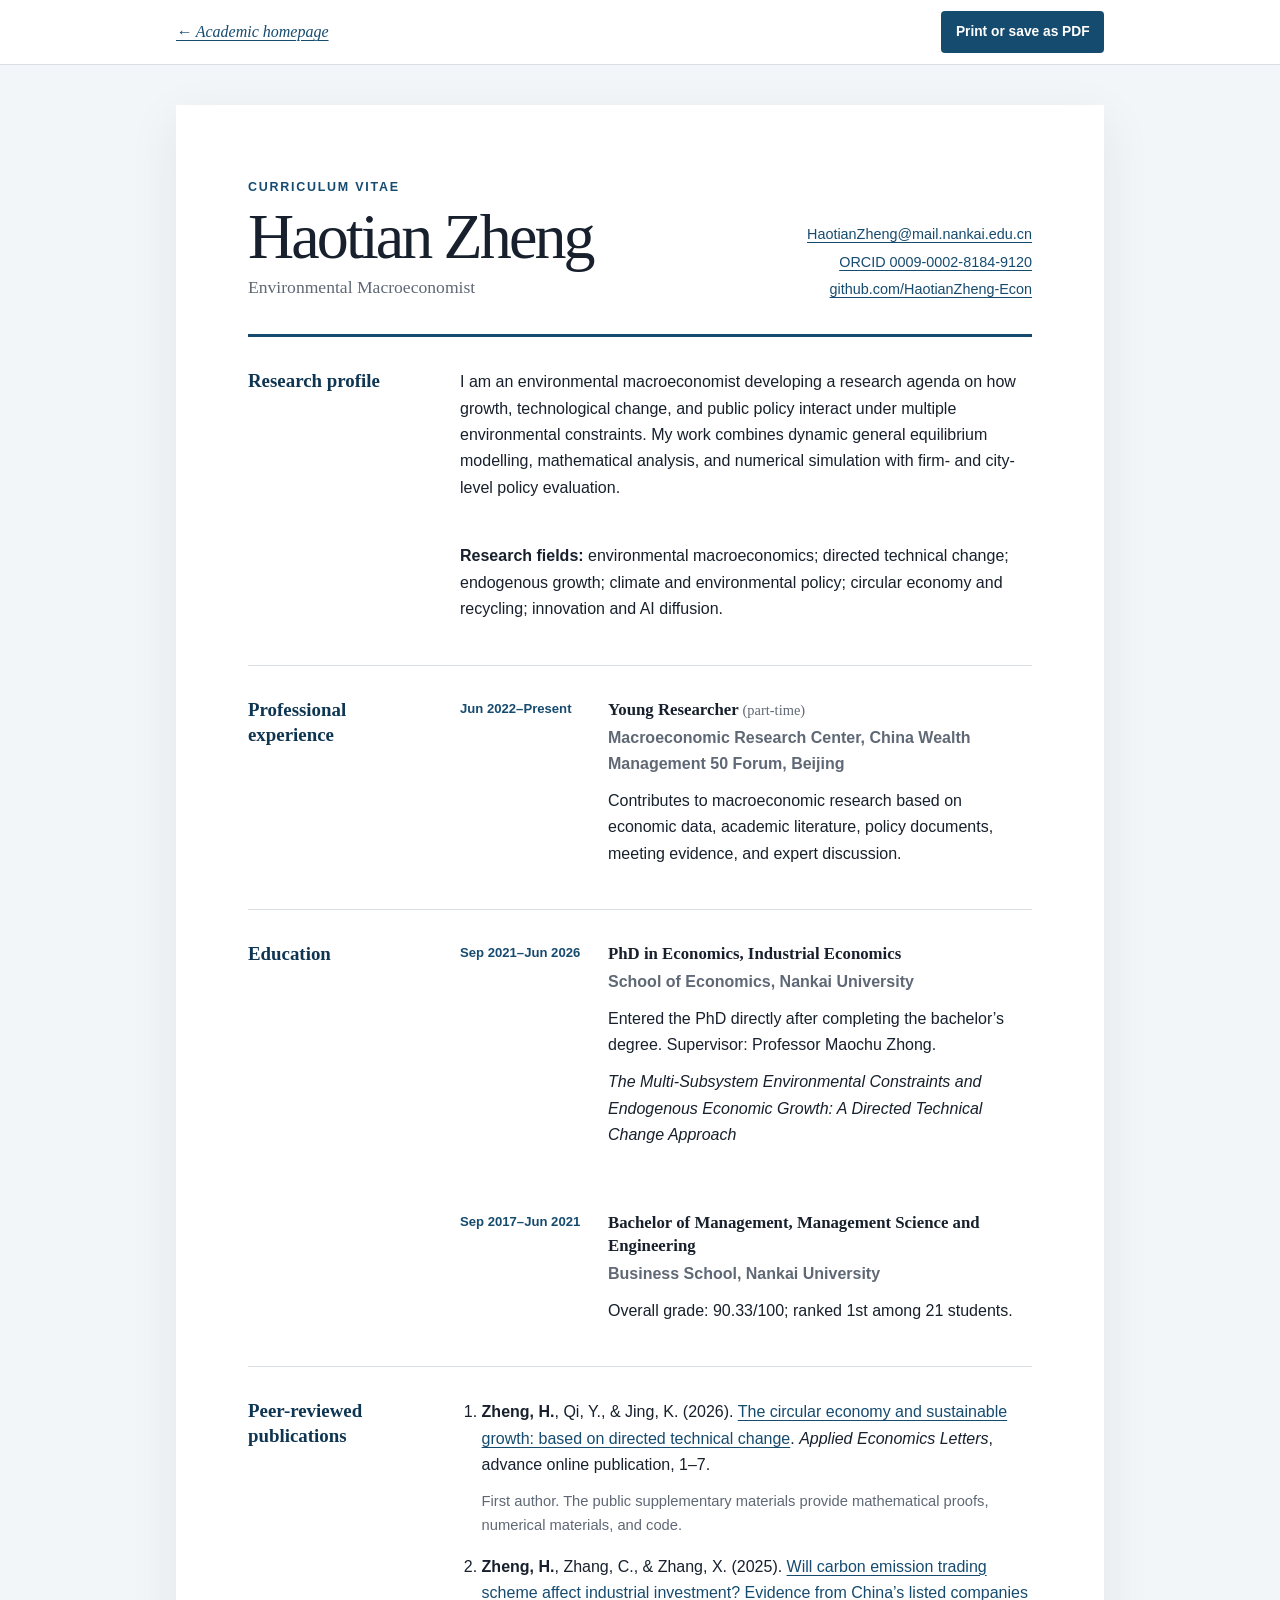
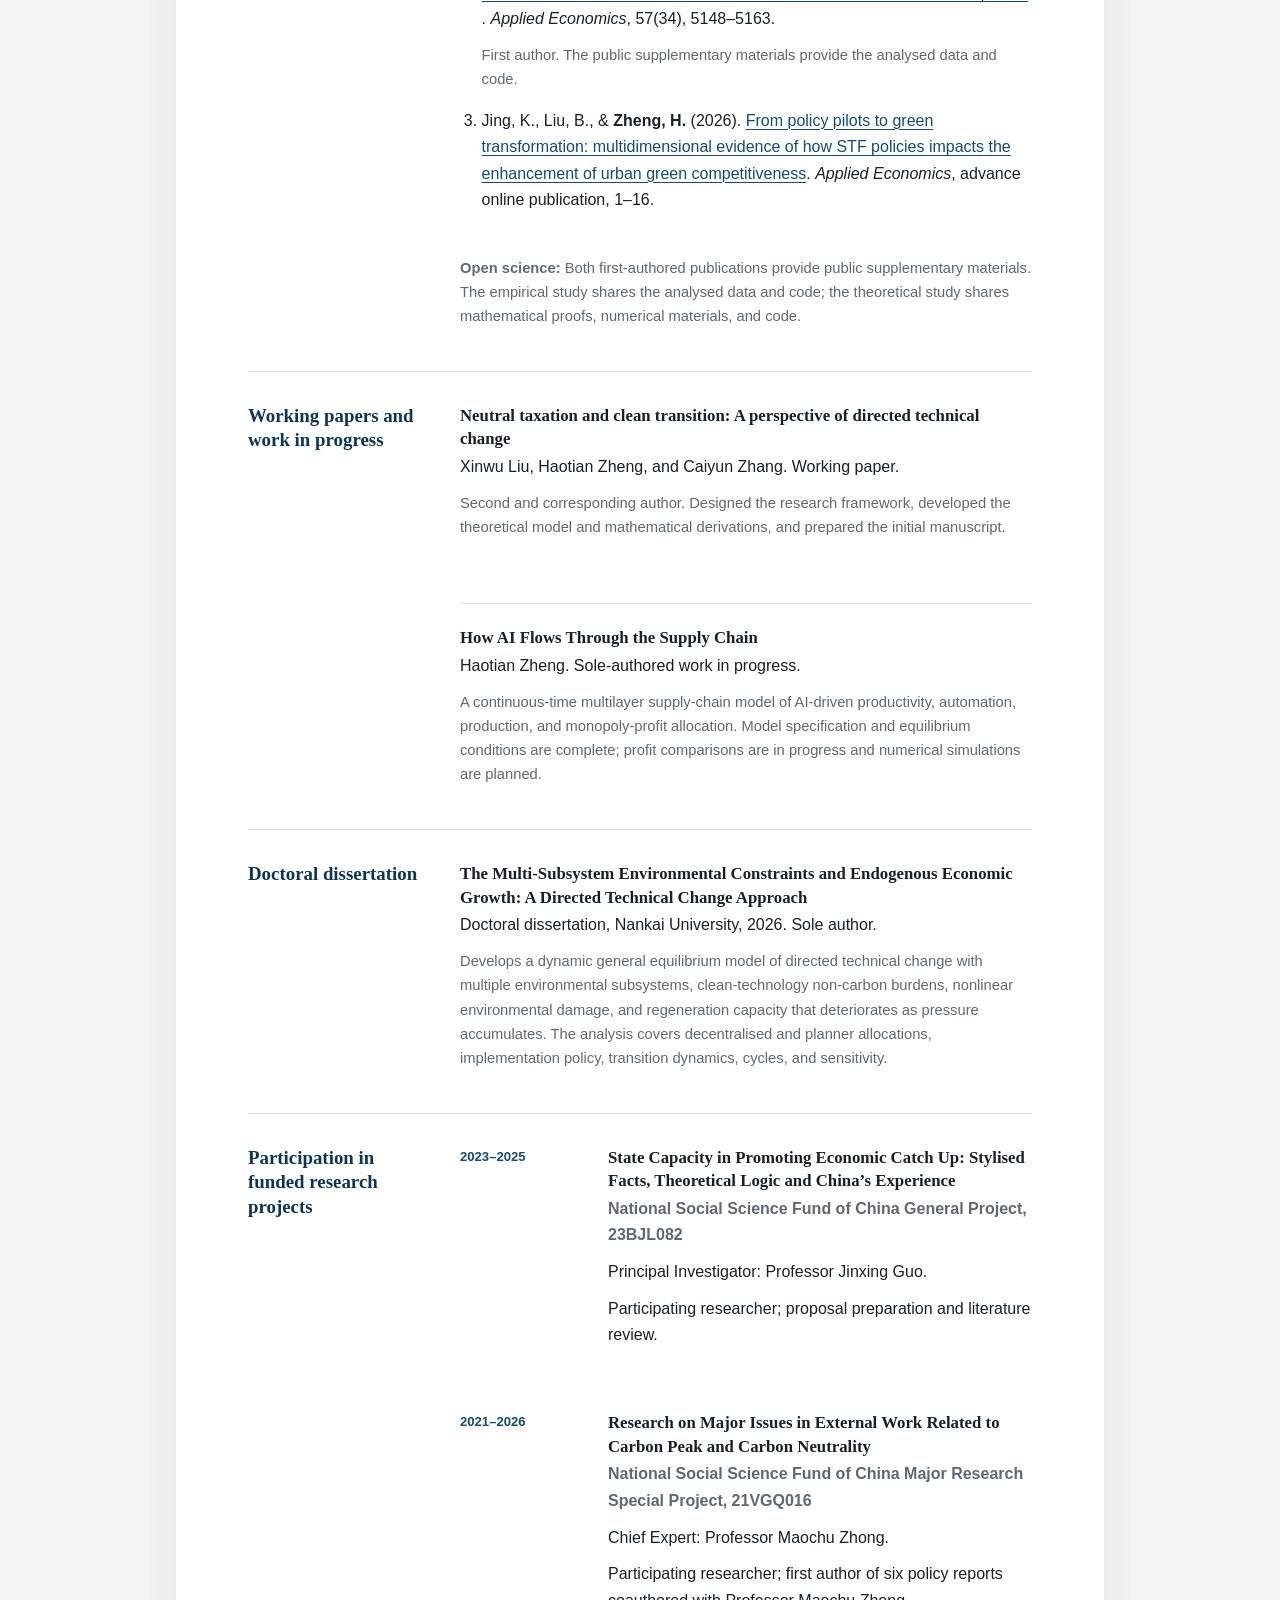
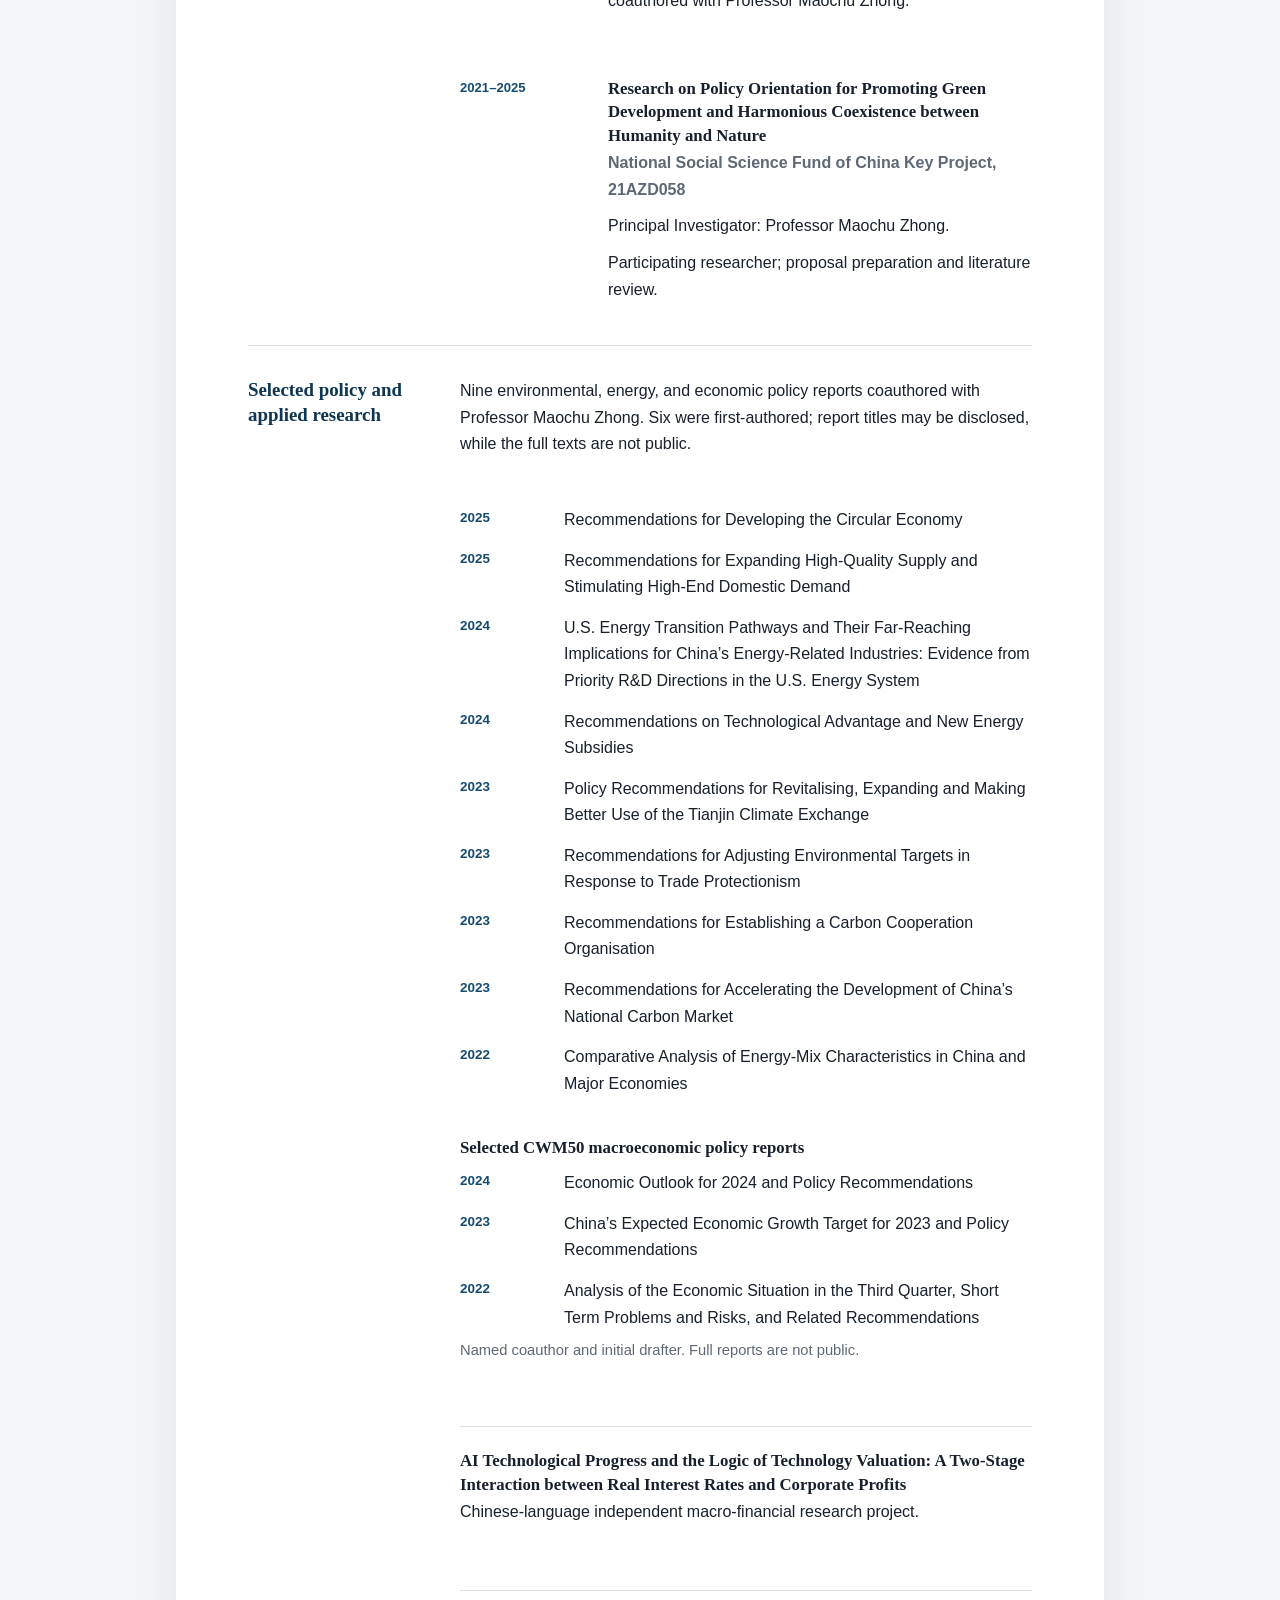
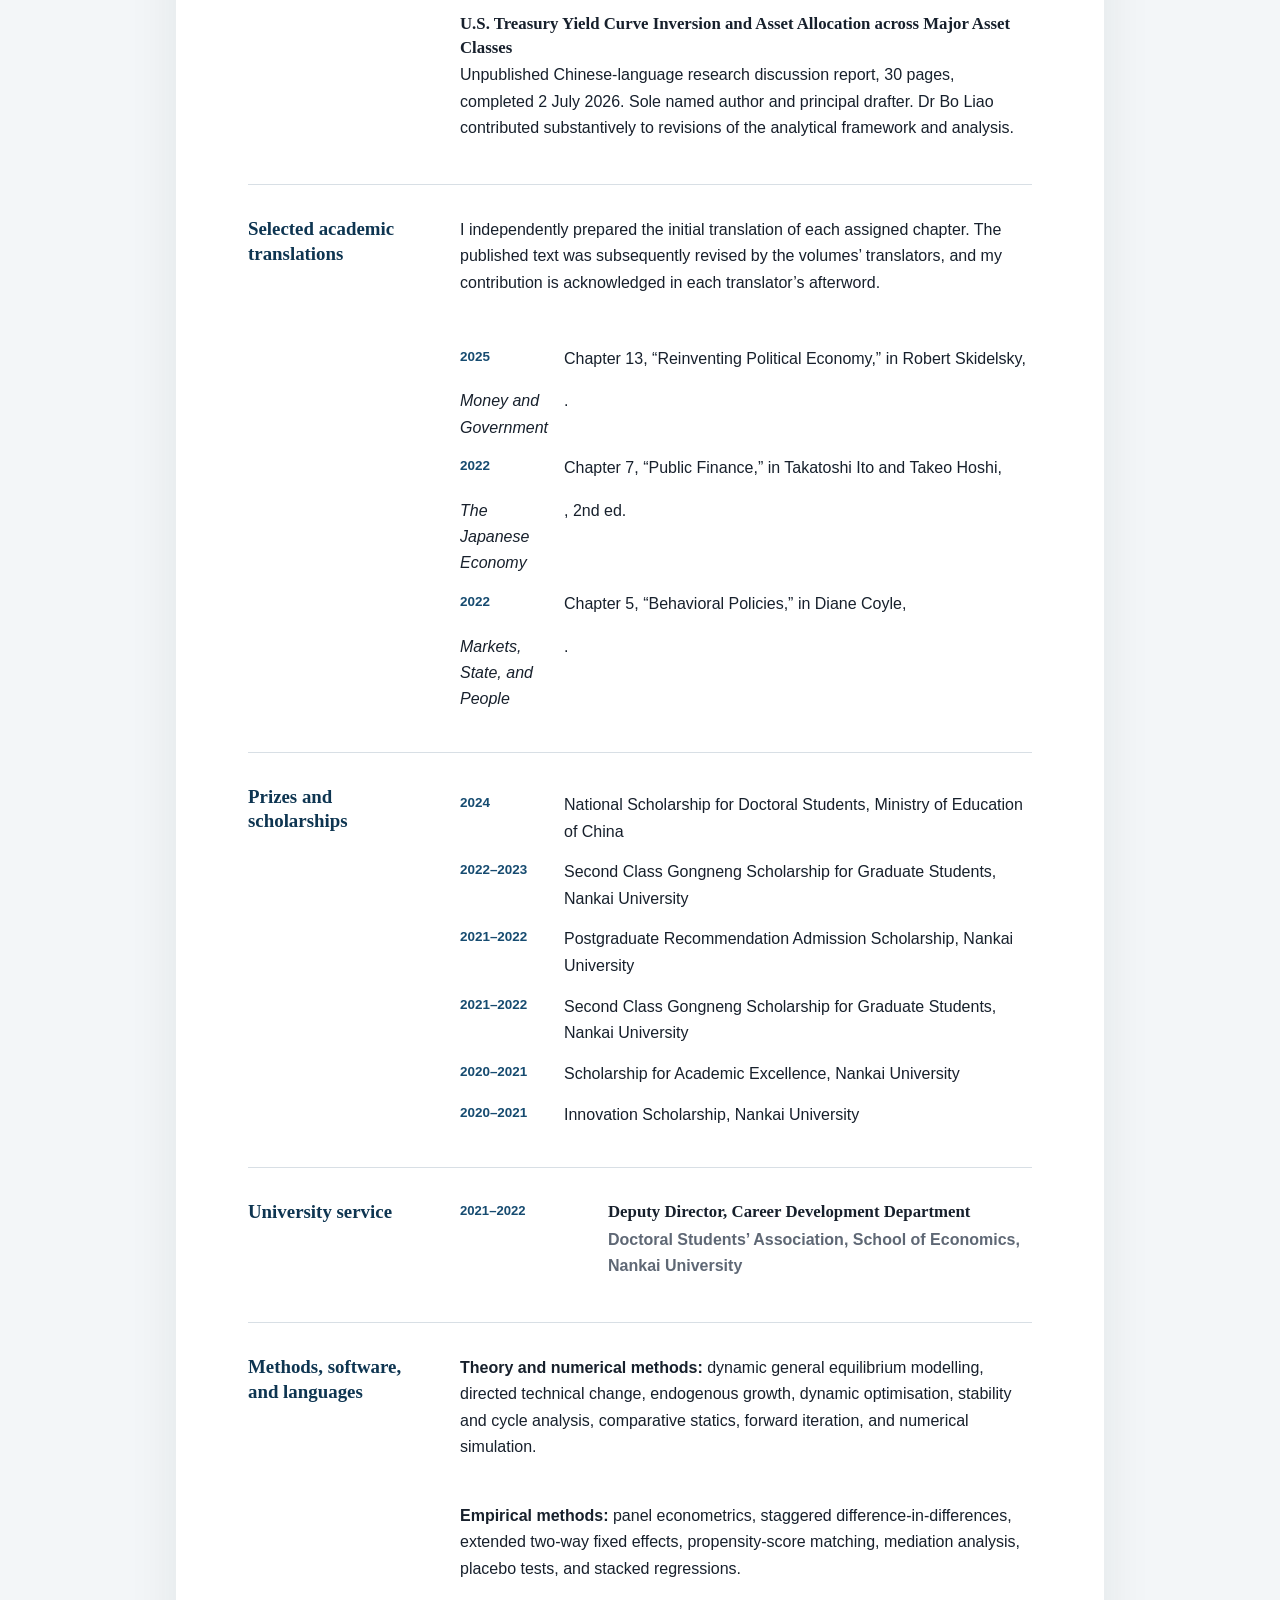
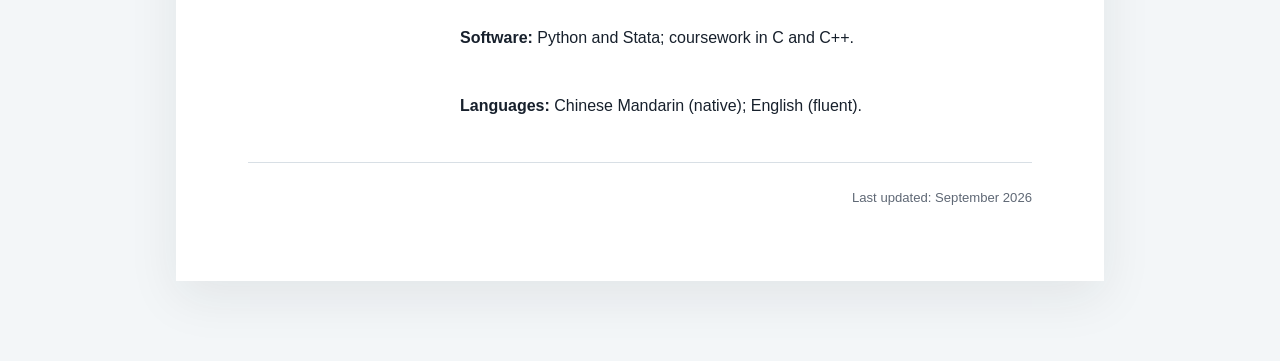
==== cv.html @ 975ca32a "Publish academic homepage Add the academic homepage, printable CV, styles, metadata, and documentati" ====
<!doctype html>
<html lang="en">
<head>
  <meta charset="utf-8">
  <meta name="viewport" content="width=device-width, initial-scale=1">
  <meta name="description" content="Curriculum vitae of Haotian Zheng, environmental macroeconomist.">
  <meta name="robots" content="index, follow">
  <link rel="canonical" href="https://haotianzheng-econ.github.io/cv.html">
  <title>CV | Haotian Zheng</title>
  <link rel="icon" href="./favicon.svg" type="image/svg+xml">
  <link rel="stylesheet" href="./styles.css">
</head>

<body class="cv-page">
  <a class="skip-link" href="#cv-content">Skip to CV</a>

  <header class="cv-toolbar">
    <div class="cv-toolbar-inner">
      <a href="./index.html">← Academic homepage</a>
      <button class="print-button" type="button" onclick="window.print()">Print or save as PDF</button>
    </div>
  </header>

  <main id="cv-content" class="cv-shell" tabindex="-1">
    <header class="cv-title">
      <div>
        <p class="eyebrow">Curriculum Vitae</p>
        <h1>Haotian Zheng</h1>
        <p class="cv-role">Environmental Macroeconomist</p>
      </div>
      <address class="cv-contact">
        <a href="mailto:HaotianZheng@mail.nankai.edu.cn">HaotianZheng@mail.nankai.edu.cn</a>
        <a href="https://orcid.org/0009-0002-8184-9120" target="_blank" rel="noopener noreferrer">ORCID 0009-0002-8184-9120<span class="visually-hidden"> (opens in a new tab)</span></a>
        <a href="https://github.com/HaotianZheng-Econ" target="_blank" rel="noopener noreferrer">github.com/HaotianZheng-Econ<span class="visually-hidden"> (opens in a new tab)</span></a>
      </address>
    </header>

    <section class="cv-section" aria-labelledby="cv-profile">
      <h2 id="cv-profile">Research profile</h2>
      <p>I am an environmental macroeconomist developing a research agenda on how growth, technological change, and public policy interact under multiple environmental constraints. My work combines dynamic general equilibrium modelling, mathematical analysis, and numerical simulation with firm- and city-level policy evaluation.</p>
      <p><strong>Research fields:</strong> environmental macroeconomics; directed technical change; endogenous growth; climate and environmental policy; circular economy and recycling; innovation and AI diffusion.</p>
    </section>

    <section class="cv-section" aria-labelledby="cv-position">
      <h2 id="cv-position">Professional experience</h2>
      <div class="cv-entry">
        <p class="cv-date">Jun 2022–Present</p>
        <div>
          <h3>Young Researcher <span class="muted">(part-time)</span></h3>
          <p class="institution">Macroeconomic Research Center, China Wealth Management 50 Forum, Beijing</p>
          <p>Contributes to macroeconomic research based on economic data, academic literature, policy documents, meeting evidence, and expert discussion.</p>
        </div>
      </div>
    </section>

    <section class="cv-section" aria-labelledby="cv-education">
      <h2 id="cv-education">Education</h2>
      <div class="cv-entry">
        <p class="cv-date">Sep 2021–Jun 2026</p>
        <div>
          <h3>PhD in Economics, Industrial Economics</h3>
          <p class="institution">School of Economics, Nankai University</p>
          <p>Entered the PhD directly after completing the bachelor’s degree. Supervisor: Professor Maochu Zhong.</p>
          <p><em>The Multi-Subsystem Environmental Constraints and Endogenous Economic Growth: A Directed Technical Change Approach</em></p>
        </div>
      </div>
      <div class="cv-entry">
        <p class="cv-date">Sep 2017–Jun 2021</p>
        <div>
          <h3>Bachelor of Management, Management Science and Engineering</h3>
          <p class="institution">Business School, Nankai University</p>
          <p>Overall grade: 90.33/100; ranked 1st among 21 students.</p>
        </div>
      </div>
    </section>

    <section class="cv-section" aria-labelledby="cv-publications">
      <h2 id="cv-publications">Peer-reviewed publications</h2>
      <ol class="cv-publication-list">
        <li>
          <p><strong>Zheng, H.</strong>, Qi, Y., &amp; Jing, K. (2026). <a href="https://doi.org/10.1080/13504851.2026.2613082" target="_blank" rel="noopener noreferrer">The circular economy and sustainable growth: based on directed technical change<span class="visually-hidden"> (opens in a new tab)</span></a>. <em>Applied Economics Letters</em>, advance online publication, 1–7.</p>
          <p class="cv-detail">First author. The public supplementary materials provide mathematical proofs, numerical materials, and code.</p>
        </li>
        <li>
          <p><strong>Zheng, H.</strong>, Zhang, C., &amp; Zhang, X. (2025). <a href="https://doi.org/10.1080/00036846.2024.2364119" target="_blank" rel="noopener noreferrer">Will carbon emission trading scheme affect industrial investment? Evidence from China’s listed companies<span class="visually-hidden"> (opens in a new tab)</span></a>. <em>Applied Economics</em>, 57(34), 5148–5163.</p>
          <p class="cv-detail">First author. The public supplementary materials provide the analysed data and code.</p>
        </li>
        <li>
          <p>Jing, K., Liu, B., &amp; <strong>Zheng, H.</strong> (2026). <a href="https://doi.org/10.1080/00036846.2026.2685877" target="_blank" rel="noopener noreferrer">From policy pilots to green transformation: multidimensional evidence of how STF policies impacts the enhancement of urban green competitiveness<span class="visually-hidden"> (opens in a new tab)</span></a>. <em>Applied Economics</em>, advance online publication, 1–16.</p>
        </li>
      </ol>
      <p class="cv-detail"><strong>Open science:</strong> Both first-authored publications provide public supplementary materials. The empirical study shares the analysed data and code; the theoretical study shares mathematical proofs, numerical materials, and code.</p>
    </section>

    <section class="cv-section" aria-labelledby="cv-working">
      <h2 id="cv-working">Working papers and work in progress</h2>
      <div class="cv-paper">
        <h3>Neutral taxation and clean transition: A perspective of directed technical change</h3>
        <p>Xinwu Liu, Haotian Zheng, and Caiyun Zhang. Working paper.</p>
        <p class="cv-detail">Second and corresponding author. Designed the research framework, developed the theoretical model and mathematical derivations, and prepared the initial manuscript.</p>
      </div>
      <div class="cv-paper">
        <h3>How AI Flows Through the Supply Chain</h3>
        <p>Haotian Zheng. Sole-authored work in progress.</p>
        <p class="cv-detail">A continuous-time multilayer supply-chain model of AI-driven productivity, automation, production, and monopoly-profit allocation. Model specification and equilibrium conditions are complete; profit comparisons are in progress and numerical simulations are planned.</p>
      </div>
    </section>

    <section class="cv-section" aria-labelledby="cv-dissertation">
      <h2 id="cv-dissertation">Doctoral dissertation</h2>
      <div class="cv-paper">
        <h3>The Multi-Subsystem Environmental Constraints and Endogenous Economic Growth: A Directed Technical Change Approach</h3>
        <p>Doctoral dissertation, Nankai University, 2026. Sole author.</p>
        <p class="cv-detail">Develops a dynamic general equilibrium model of directed technical change with multiple environmental subsystems, clean-technology non-carbon burdens, nonlinear environmental damage, and regeneration capacity that deteriorates as pressure accumulates. The analysis covers decentralised and planner allocations, implementation policy, transition dynamics, cycles, and sensitivity.</p>
      </div>
    </section>

    <section class="cv-section" aria-labelledby="cv-projects">
      <h2 id="cv-projects">Participation in funded research projects</h2>
      <div class="cv-entry">
        <p class="cv-date">2023–2025</p>
        <div>
          <h3>State Capacity in Promoting Economic Catch Up: Stylised Facts, Theoretical Logic and China’s Experience</h3>
          <p class="institution">National Social Science Fund of China General Project, 23BJL082</p>
          <p>Principal Investigator: Professor Jinxing Guo.</p>
          <p>Participating researcher; proposal preparation and literature review.</p>
        </div>
      </div>
      <div class="cv-entry">
        <p class="cv-date">2021–2026</p>
        <div>
          <h3>Research on Major Issues in External Work Related to Carbon Peak and Carbon Neutrality</h3>
          <p class="institution">National Social Science Fund of China Major Research Special Project, 21VGQ016</p>
          <p>Chief Expert: Professor Maochu Zhong.</p>
          <p>Participating researcher; first author of six policy reports coauthored with Professor Maochu Zhong.</p>
        </div>
      </div>
      <div class="cv-entry">
        <p class="cv-date">2021–2025</p>
        <div>
          <h3>Research on Policy Orientation for Promoting Green Development and Harmonious Coexistence between Humanity and Nature</h3>
          <p class="institution">National Social Science Fund of China Key Project, 21AZD058</p>
          <p>Principal Investigator: Professor Maochu Zhong.</p>
          <p>Participating researcher; proposal preparation and literature review.</p>
        </div>
      </div>
    </section>

    <section class="cv-section" aria-labelledby="cv-policy">
      <h2 id="cv-policy">Selected policy and applied research</h2>
      <p>Nine environmental, energy, and economic policy reports coauthored with Professor Maochu Zhong. Six were first-authored; report titles may be disclosed, while the full texts are not public.</p>
      <ul class="cv-simple-list">
        <li><span>2025</span> Recommendations for Developing the Circular Economy</li>
        <li><span>2025</span> Recommendations for Expanding High-Quality Supply and Stimulating High-End Domestic Demand</li>
        <li><span>2024</span> U.S. Energy Transition Pathways and Their Far-Reaching Implications for China’s Energy-Related Industries: Evidence from Priority R&amp;D Directions in the U.S. Energy System</li>
        <li><span>2024</span> Recommendations on Technological Advantage and New Energy Subsidies</li>
        <li><span>2023</span> Policy Recommendations for Revitalising, Expanding and Making Better Use of the Tianjin Climate Exchange</li>
        <li><span>2023</span> Recommendations for Adjusting Environmental Targets in Response to Trade Protectionism</li>
        <li><span>2023</span> Recommendations for Establishing a Carbon Cooperation Organisation</li>
        <li><span>2023</span> Recommendations for Accelerating the Development of China’s National Carbon Market</li>
        <li><span>2022</span> Comparative Analysis of Energy-Mix Characteristics in China and Major Economies</li>
      </ul>
      <div class="cv-paper">
        <h3>Selected CWM50 macroeconomic policy reports</h3>
        <ul class="cv-simple-list">
          <li><span>2024</span> Economic Outlook for 2024 and Policy Recommendations</li>
          <li><span>2023</span> China’s Expected Economic Growth Target for 2023 and Policy Recommendations</li>
          <li><span>2022</span> Analysis of the Economic Situation in the Third Quarter, Short Term Problems and Risks, and Related Recommendations</li>
        </ul>
        <p class="cv-detail">Named coauthor and initial drafter. Full reports are not public.</p>
      </div>
      <div class="cv-paper">
        <h3>AI Technological Progress and the Logic of Technology Valuation: A Two-Stage Interaction between Real Interest Rates and Corporate Profits</h3>
        <p>Chinese-language independent macro-financial research project.</p>
      </div>
      <div class="cv-paper">
        <h3>U.S. Treasury Yield Curve Inversion and Asset Allocation across Major Asset Classes</h3>
        <p>Unpublished Chinese-language research discussion report, 30 pages, completed 2 July 2026. Sole named author and principal drafter. Dr Bo Liao contributed substantively to revisions of the analytical framework and analysis.</p>
      </div>
    </section>

    <section class="cv-section" aria-labelledby="cv-translations">
      <h2 id="cv-translations">Selected academic translations</h2>
      <p>I independently prepared the initial translation of each assigned chapter. The published text was subsequently revised by the volumes’ translators, and my contribution is acknowledged in each translator’s afterword.</p>
      <ul class="cv-simple-list">
        <li><span>2025</span> Chapter 13, “Reinventing Political Economy,” in Robert Skidelsky, <em>Money and Government</em>.</li>
        <li><span>2022</span> Chapter 7, “Public Finance,” in Takatoshi Ito and Takeo Hoshi, <em>The Japanese Economy</em>, 2nd ed.</li>
        <li><span>2022</span> Chapter 5, “Behavioral Policies,” in Diane Coyle, <em>Markets, State, and People</em>.</li>
      </ul>
    </section>

    <section class="cv-section" aria-labelledby="cv-awards">
      <h2 id="cv-awards">Prizes and scholarships</h2>
      <ul class="cv-simple-list">
        <li><span>2024</span> National Scholarship for Doctoral Students, Ministry of Education of China</li>
        <li><span>2022–2023</span> Second Class Gongneng Scholarship for Graduate Students, Nankai University</li>
        <li><span>2021–2022</span> Postgraduate Recommendation Admission Scholarship, Nankai University</li>
        <li><span>2021–2022</span> Second Class Gongneng Scholarship for Graduate Students, Nankai University</li>
        <li><span>2020–2021</span> Scholarship for Academic Excellence, Nankai University</li>
        <li><span>2020–2021</span> Innovation Scholarship, Nankai University</li>
      </ul>
    </section>

    <section class="cv-section" aria-labelledby="cv-service">
      <h2 id="cv-service">University service</h2>
      <div class="cv-entry">
        <p class="cv-date">2021–2022</p>
        <div>
          <h3>Deputy Director, Career Development Department</h3>
          <p class="institution">Doctoral Students’ Association, School of Economics, Nankai University</p>
        </div>
      </div>
    </section>

    <section class="cv-section" aria-labelledby="cv-methods">
      <h2 id="cv-methods">Methods, software, and languages</h2>
      <p><strong>Theory and numerical methods:</strong> dynamic general equilibrium modelling, directed technical change, endogenous growth, dynamic optimisation, stability and cycle analysis, comparative statics, forward iteration, and numerical simulation.</p>
      <p><strong>Empirical methods:</strong> panel econometrics, staggered difference-in-differences, extended two-way fixed effects, propensity-score matching, mediation analysis, placebo tests, and stacked regressions.</p>
      <p><strong>Software:</strong> Python and Stata; coursework in C and C++.</p>
      <p><strong>Languages:</strong> Chinese Mandarin (native); English (fluent).</p>
    </section>

    <p class="cv-updated">Last updated: September 2026</p>
  </main>
</body>
</html>
---- styles.css ----
:root {
  --ink: #17202c;
  --muted: #5f6875;
  --paper: #ffffff;
  --soft: #f3f6f8;
  --line: #d8dfe5;
  --accent: #164b70;
  --accent-dark: #0e3551;
  --accent-pale: #dceaf2;
  --serif: Georgia, "Times New Roman", serif;
  --sans: Optima, Candara, "Segoe UI", Calibri, Arial, sans-serif;
  --page: 66rem;
}

* {
  box-sizing: border-box;
}

html {
  scroll-behavior: smooth;
  scroll-padding-top: 5.5rem;
}

body {
  margin: 0;
  color: var(--ink);
  background: var(--paper);
  font-family: var(--sans);
  font-size: 1rem;
  line-height: 1.65;
  text-rendering: optimizeLegibility;
}

a {
  color: var(--accent);
  text-decoration-thickness: 0.08em;
  text-underline-offset: 0.18em;
}

a:hover,
a:focus-visible {
  color: var(--accent-dark);
}

a:focus-visible,
button:focus-visible {
  outline: 3px solid var(--accent);
  outline-offset: 4px;
}

.visually-hidden {
  position: absolute !important;
  width: 1px !important;
  height: 1px !important;
  padding: 0 !important;
  margin: -1px !important;
  overflow: hidden !important;
  clip: rect(0, 0, 0, 0) !important;
  white-space: nowrap !important;
  border: 0 !important;
}

.skip-link {
  position: fixed;
  top: 0.75rem;
  left: 0.75rem;
  z-index: 100;
  transform: translateY(-180%);
  padding: 0.65rem 0.9rem;
  color: #fff;
  background: var(--accent-dark);
  border-radius: 0.25rem;
}

.skip-link:focus {
  transform: translateY(0);
}

.site-header {
  position: sticky;
  top: 0;
  z-index: 20;
  border-bottom: 1px solid rgba(216, 223, 229, 0.9);
  background: rgba(255, 255, 255, 0.96);
  backdrop-filter: blur(10px);
}

.nav-shell,
.page-shell,
.footer-inner {
  width: min(calc(100% - 2.5rem), var(--page));
  margin-inline: auto;
}

.nav-shell {
  display: flex;
  align-items: center;
  justify-content: space-between;
  min-height: 4.25rem;
  gap: 2rem;
}

.wordmark {
  display: grid;
  place-items: center;
  width: 2.35rem;
  height: 2.35rem;
  color: #fff;
  background: var(--accent);
  border-radius: 50%;
  font-family: var(--serif);
  font-size: 0.82rem;
  font-weight: 700;
  letter-spacing: 0.08em;
  text-decoration: none;
}

.nav-links {
  display: flex;
  align-items: center;
  justify-content: flex-end;
  flex-wrap: wrap;
  gap: 0.35rem 1.45rem;
}

.nav-links a {
  color: var(--ink);
  font-family: var(--serif);
  font-size: 1rem;
  font-style: italic;
  text-decoration: none;
}

.nav-links a:hover,
.nav-links a:focus-visible {
  color: var(--accent);
}

.profile {
  display: grid;
  grid-template-columns: minmax(15rem, 18rem) minmax(0, 1fr);
  align-items: center;
  gap: clamp(2rem, 6vw, 4.75rem);
  padding: clamp(3.5rem, 8vw, 6.5rem) 0 clamp(3.75rem, 8vw, 6.25rem);
}

.portrait-card {
  position: relative;
  display: flex;
  min-height: 22rem;
  flex-direction: column;
  justify-content: space-between;
  overflow: hidden;
  padding: 2rem;
  color: #fff;
  background:
    linear-gradient(155deg, rgba(255, 255, 255, 0.13) 0 1px, transparent 1px 100%),
    linear-gradient(145deg, var(--accent) 0%, #123d5d 54%, #0c2e47 100%);
  background-size: 2.6rem 2.6rem, auto;
  border-radius: 0.75rem;
  box-shadow: 0 1.25rem 3rem rgba(18, 61, 93, 0.16);
}

.portrait-card::after {
  content: "";
  position: absolute;
  right: -4rem;
  bottom: -4rem;
  width: 13rem;
  height: 13rem;
  border: 1px solid rgba(255, 255, 255, 0.24);
  border-radius: 50%;
}

.profile-photo {
  align-self: stretch;
  min-height: 22rem;
  margin: 0;
  overflow: hidden;
  background: var(--soft);
  border-radius: 0.75rem;
  box-shadow: 0 1.25rem 3rem rgba(18, 61, 93, 0.16);
}

.profile-photo img {
  display: block;
  width: 100%;
  height: 100%;
  object-fit: cover;
}

.portrait-initials {
  position: relative;
  z-index: 1;
  font-family: var(--serif);
  font-size: clamp(4.5rem, 9vw, 6.6rem);
  line-height: 0.9;
  letter-spacing: -0.07em;
}

.portrait-field {
  position: relative;
  z-index: 1;
  font-size: 0.82rem;
  font-weight: 650;
  letter-spacing: 0.16em;
  line-height: 1.45;
  text-transform: uppercase;
}

.eyebrow {
  margin: 0 0 0.5rem;
  color: var(--accent);
  font-size: 0.78rem;
  font-weight: 700;
  letter-spacing: 0.14em;
  text-transform: uppercase;
}

h1,
h2,
h3,
h4,
p {
  margin-top: 0;
}

h1 {
  margin-bottom: 0.75rem;
  font-family: var(--serif);
  font-size: clamp(2.7rem, 6vw, 4.75rem);
  font-weight: 500;
  letter-spacing: -0.045em;
  line-height: 0.98;
}

.contact-line {
  display: flex;
  flex-wrap: wrap;
  gap: 0.3rem 0.65rem;
  margin-bottom: 1.65rem;
  color: var(--muted);
  font-size: 0.96rem;
}

.affiliation {
  margin: -0.15rem 0 0.65rem;
  color: var(--muted);
  font-size: 0.96rem;
}

.affiliation span {
  font-size: 0.88em;
}

.intro {
  max-width: 44rem;
  padding-top: 1.35rem;
  border-top: 1px solid var(--line);
  font-family: var(--serif);
  font-size: 1.08rem;
  line-height: 1.68;
}

.intro p:last-child {
  margin-bottom: 0;
}

.research-fields {
  display: flex;
  flex-wrap: wrap;
  gap: 0.55rem;
  margin: 1.5rem 0 0;
  padding: 0;
  list-style: none;
}

.research-fields li {
  padding: 0.38rem 0.7rem;
  color: var(--accent-dark);
  background: var(--soft);
  border: 1px solid var(--accent-pale);
  border-radius: 999px;
  font-size: 0.78rem;
  font-weight: 650;
  letter-spacing: 0.025em;
}

.section-block {
  padding: clamp(3.5rem, 7vw, 5.5rem) 0;
  border-top: 1px solid var(--line);
}

.section-heading {
  display: grid;
  grid-template-columns: 3rem minmax(0, 1fr);
  align-items: baseline;
  gap: 1.1rem;
  margin-bottom: 2.75rem;
}

.section-number {
  margin: 0;
  color: var(--accent);
  font-family: var(--serif);
  font-size: 0.88rem;
  font-style: italic;
}

.section-heading h2 {
  margin: 0;
  font-family: var(--serif);
  font-size: clamp(2rem, 4vw, 3.15rem);
  font-weight: 500;
  letter-spacing: -0.035em;
  line-height: 1.05;
}

.research-group {
  margin-left: 4.1rem;
}

.research-group + .research-group {
  margin-top: 3.25rem;
}

.research-group > h3 {
  margin-bottom: 0.65rem;
  color: var(--muted);
  font-size: 0.77rem;
  font-weight: 750;
  letter-spacing: 0.13em;
  text-transform: uppercase;
}

.research-item {
  padding: 1.5rem 0 1.65rem;
  border-top: 1px solid var(--line);
}

.research-item h4 {
  max-width: 50rem;
  margin: 0.65rem 0 0.45rem;
  font-family: var(--serif);
  font-size: clamp(1.18rem, 2.2vw, 1.42rem);
  font-weight: 600;
  line-height: 1.35;
}

.research-item h4 a {
  color: var(--ink);
  text-decoration-color: #9bb7c8;
}

.research-item h4 a:hover,
.research-item h4 a:focus-visible {
  color: var(--accent);
}

.research-item p {
  margin-bottom: 0.4rem;
}

.research-meta {
  display: flex;
  flex-wrap: wrap;
  gap: 0.35rem 0.65rem;
  color: var(--muted);
  font-size: 0.79rem;
  font-weight: 650;
  letter-spacing: 0.035em;
  text-transform: uppercase;
}

.research-meta span:not(:last-child)::after {
  content: "/";
  margin-left: 0.65rem;
  color: #a1a9b1;
}

.research-note {
  max-width: 48rem;
  color: var(--muted);
}

.timeline {
  margin-left: 4.1rem;
}

.timeline-item {
  display: grid;
  grid-template-columns: minmax(7.5rem, 0.26fr) minmax(0, 1fr);
  gap: 2rem;
  padding: 1.6rem 0;
  border-top: 1px solid var(--line);
}

.timeline-item h3 {
  margin-bottom: 0.15rem;
  font-family: var(--serif);
  font-size: 1.3rem;
  font-weight: 600;
}

.timeline-item p {
  margin-bottom: 0.3rem;
}

.timeline-date {
  color: var(--accent);
  font-size: 0.88rem;
  font-weight: 700;
  letter-spacing: 0.04em;
}

.institution {
  color: var(--muted);
  font-weight: 650;
}

.muted {
  color: var(--muted);
  font-size: 0.86em;
  font-weight: 500;
}

.policy-summary {
  margin: 2.5rem 0 0 4.1rem;
  padding: clamp(1.5rem, 4vw, 2.5rem);
  background: var(--soft);
  border-left: 0.24rem solid var(--accent);
}

.policy-summary > p:not(.eyebrow) {
  max-width: 50rem;
}

.compact-list {
  margin: 1.25rem 0 0;
  padding: 0;
  list-style: none;
}

.compact-list li {
  display: grid;
  grid-template-columns: 3.5rem minmax(0, 1fr);
  gap: 0.65rem;
  padding: 0.7rem 0;
  border-top: 1px solid var(--line);
}

.compact-list span {
  color: var(--accent);
  font-size: 0.86rem;
  font-weight: 700;
}

.award-list {
  margin: 0 0 0 4.1rem;
  padding: 0;
  list-style: none;
}

.award-list li {
  display: grid;
  grid-template-columns: 7rem minmax(0, 1.25fr) minmax(12rem, 1fr);
  gap: 1.25rem;
  padding: 1rem 0;
  border-top: 1px solid var(--line);
}

.award-list span {
  color: var(--accent);
  font-size: 0.88rem;
  font-weight: 700;
}

.award-list small {
  color: var(--muted);
  font-size: 0.9rem;
}

.methods-band {
  display: grid;
  grid-template-columns: minmax(16rem, 0.7fr) minmax(0, 1fr);
  align-items: end;
  gap: 3rem;
  margin-bottom: 5rem;
  padding: clamp(2rem, 5vw, 3.25rem);
  color: #fff;
  background: var(--accent-dark);
  border-radius: 0.6rem;
}

.methods-band .eyebrow {
  color: #9fc6dd;
}

.methods-band h2 {
  margin-bottom: 0;
  font-family: var(--serif);
  font-size: clamp(1.6rem, 3vw, 2.25rem);
  font-weight: 500;
  line-height: 1.15;
}

.methods-band > p {
  margin-bottom: 0;
  color: #d8e5ed;
}

.site-footer {
  color: #dbe5eb;
  background: #0b2638;
}

.footer-inner {
  display: grid;
  grid-template-columns: repeat(3, 1fr);
  gap: 1.5rem;
  padding: 1.75rem 0;
  font-size: 0.83rem;
}

.footer-inner p {
  margin: 0;
}

.footer-inner p:nth-child(2) {
  text-align: center;
}

.footer-inner p:last-child {
  text-align: right;
}

.footer-inner a {
  color: #fff;
}

@media (max-width: 760px) {
  html {
    scroll-padding-top: 7rem;
  }

  .nav-shell {
    align-items: flex-start;
    padding: 0.85rem 0;
  }

  .nav-links {
    max-width: 24rem;
    gap: 0.35rem 1rem;
  }

  .profile {
    grid-template-columns: 1fr;
    gap: 2.25rem;
  }

  .portrait-card,
  .profile-photo {
    width: min(100%, 19rem);
    min-height: 19rem;
  }

  .research-group,
  .timeline,
  .policy-summary,
  .award-list {
    margin-left: 0;
  }

  .timeline-item {
    grid-template-columns: 1fr;
    gap: 0.25rem;
  }

  .award-list li {
    grid-template-columns: 1fr;
    gap: 0.2rem;
  }

  .methods-band {
    grid-template-columns: 1fr;
    gap: 1.25rem;
  }

  .footer-inner {
    grid-template-columns: 1fr;
    gap: 0.25rem;
  }

  .footer-inner p:nth-child(2),
  .footer-inner p:last-child {
    text-align: left;
  }
}

@media (max-width: 480px) {
  .nav-shell,
  .page-shell,
  .footer-inner {
    width: min(calc(100% - 1.5rem), var(--page));
  }

  .nav-shell {
    gap: 1rem;
  }

  .nav-links {
    font-size: 0.95rem;
  }

  .section-heading {
    grid-template-columns: 2.2rem minmax(0, 1fr);
    gap: 0.65rem;
  }

  .research-meta span {
    display: block;
    width: 100%;
  }

  .research-meta span::after {
    content: none !important;
  }
}

@media (prefers-reduced-motion: reduce) {
  html {
    scroll-behavior: auto;
  }
}

@media print {
  .site-header,
  .portrait-card,
  .research-fields,
  .methods-band,
  .site-footer {
    display: none;
  }

  .page-shell {
    width: 100%;
  }

  .profile {
    display: block;
    padding: 0 0 1.5rem;
  }

  .section-block {
    padding: 1.5rem 0;
  }

  a {
    color: inherit;
  }
}

/* Printable CV */
.cv-page {
  background: var(--soft);
}

.cv-toolbar {
  position: sticky;
  top: 0;
  z-index: 20;
  border-bottom: 1px solid var(--line);
  background: rgba(255, 255, 255, 0.96);
  backdrop-filter: blur(10px);
}

.cv-toolbar-inner {
  display: flex;
  align-items: center;
  justify-content: space-between;
  width: min(calc(100% - 2.5rem), 58rem);
  min-height: 4rem;
  margin-inline: auto;
  gap: 1rem;
}

.cv-toolbar-inner > a {
  font-family: var(--serif);
  font-style: italic;
}

.print-button {
  min-height: 2.6rem;
  padding: 0.55rem 0.9rem;
  color: #fff;
  background: var(--accent);
  border: 0;
  border-radius: 0.25rem;
  font: 650 0.86rem/1 var(--sans);
  cursor: pointer;
}

.print-button:hover {
  background: var(--accent-dark);
}

.cv-shell {
  width: min(calc(100% - 2.5rem), 58rem);
  margin: 2.5rem auto 5rem;
  padding: clamp(2rem, 6vw, 4.5rem);
  background: #fff;
  box-shadow: 0 1rem 3rem rgba(23, 32, 44, 0.08);
}

.cv-title {
  display: flex;
  align-items: end;
  justify-content: space-between;
  gap: 2rem;
  padding-bottom: 2rem;
  border-bottom: 0.2rem solid var(--accent);
}

.cv-title h1 {
  margin-bottom: 0.3rem;
  font-size: clamp(2.5rem, 6vw, 4rem);
}

.cv-role {
  margin: 0;
  color: var(--muted);
  font-family: var(--serif);
  font-size: 1.1rem;
}

.cv-contact {
  display: flex;
  flex-direction: column;
  align-items: flex-end;
  gap: 0.25rem;
  font-size: 0.9rem;
  font-style: normal;
}

.cv-section {
  display: grid;
  grid-template-columns: 11.25rem minmax(0, 1fr);
  gap: 2rem;
  padding: 2rem 0;
  border-bottom: 1px solid var(--line);
}

.cv-section > h2 {
  margin: 0;
  color: var(--accent-dark);
  font-family: var(--serif);
  font-size: 1.18rem;
  font-weight: 600;
  line-height: 1.3;
}

.cv-section > :not(h2) {
  grid-column: 2;
}

.cv-section p {
  margin-bottom: 0.65rem;
}

.cv-entry {
  display: grid;
  grid-template-columns: 8rem minmax(0, 1fr);
  gap: 1.25rem;
  padding-bottom: 1.25rem;
}

.cv-entry:last-child {
  padding-bottom: 0;
}

.cv-entry h3,
.cv-paper h3 {
  margin: 0 0 0.2rem;
  font-family: var(--serif);
  font-size: 1.05rem;
  font-weight: 600;
  line-height: 1.4;
}

.cv-date {
  color: var(--accent);
  font-size: 0.82rem;
  font-weight: 700;
}

.cv-publication-list {
  margin: 0;
  padding-left: 1.35rem;
}

.cv-publication-list li + li {
  margin-top: 1rem;
}

.cv-detail {
  color: var(--muted);
  font-size: 0.92rem;
}

.cv-paper + .cv-paper {
  margin-top: 1.35rem;
  padding-top: 1.35rem;
  border-top: 1px solid var(--line);
}

.cv-simple-list {
  margin: 0;
  padding: 0;
  list-style: none;
}

.cv-simple-list li {
  display: grid;
  grid-template-columns: 5.5rem minmax(0, 1fr);
  gap: 1rem;
  padding: 0.45rem 0;
}

.cv-simple-list span {
  color: var(--accent);
  font-size: 0.84rem;
  font-weight: 700;
}

.cv-updated {
  margin: 1.5rem 0 0;
  color: var(--muted);
  font-size: 0.82rem;
  text-align: right;
}

@media (max-width: 760px) {
  .cv-title {
    align-items: flex-start;
    flex-direction: column;
  }

  .cv-contact {
    align-items: flex-start;
  }

  .cv-section {
    grid-template-columns: 1fr;
    gap: 1rem;
  }

  .cv-section > :not(h2) {
    grid-column: 1;
  }

  .cv-entry {
    grid-template-columns: 1fr;
    gap: 0.1rem;
  }
}

@media print {
  @page {
    size: A4;
    margin: 16mm;
  }

  .cv-page {
    color: #000;
    background: #fff;
    font-size: 9.4pt;
    line-height: 1.4;
  }

  .cv-toolbar {
    display: none;
  }

  .cv-shell {
    width: 100%;
    margin: 0;
    padding: 0;
    box-shadow: none;
  }

  .cv-title {
    padding-bottom: 9mm;
  }

  .cv-title h1 {
    font-size: 28pt;
  }

  .cv-section {
    grid-template-columns: 36mm minmax(0, 1fr);
    gap: 7mm;
    padding: 7mm 0;
    break-inside: avoid-page;
  }

  .cv-section > :not(h2) {
    grid-column: 2;
  }

  .cv-entry {
    grid-template-columns: 26mm minmax(0, 1fr);
    gap: 5mm;
  }

  .cv-publication-list li,
  .cv-paper {
    break-inside: avoid-page;
  }

  .cv-updated {
    display: none;
  }
}
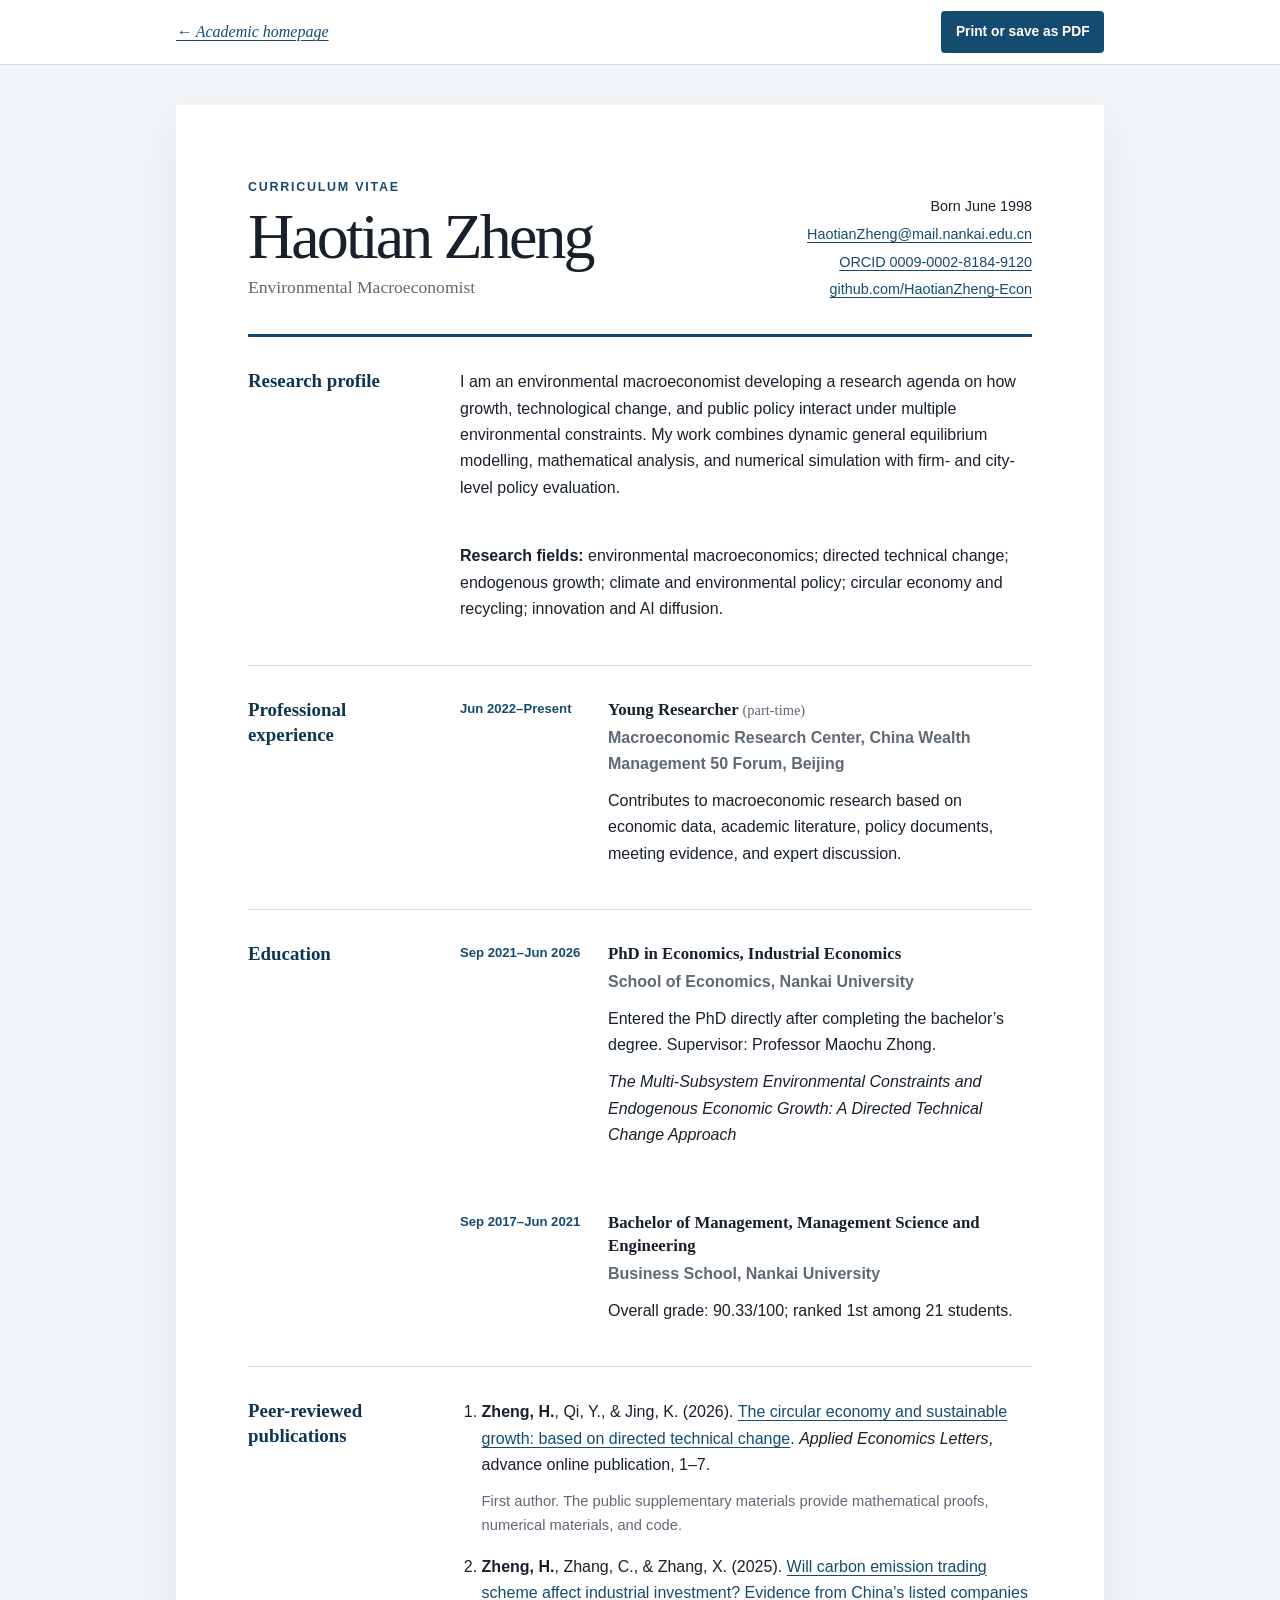
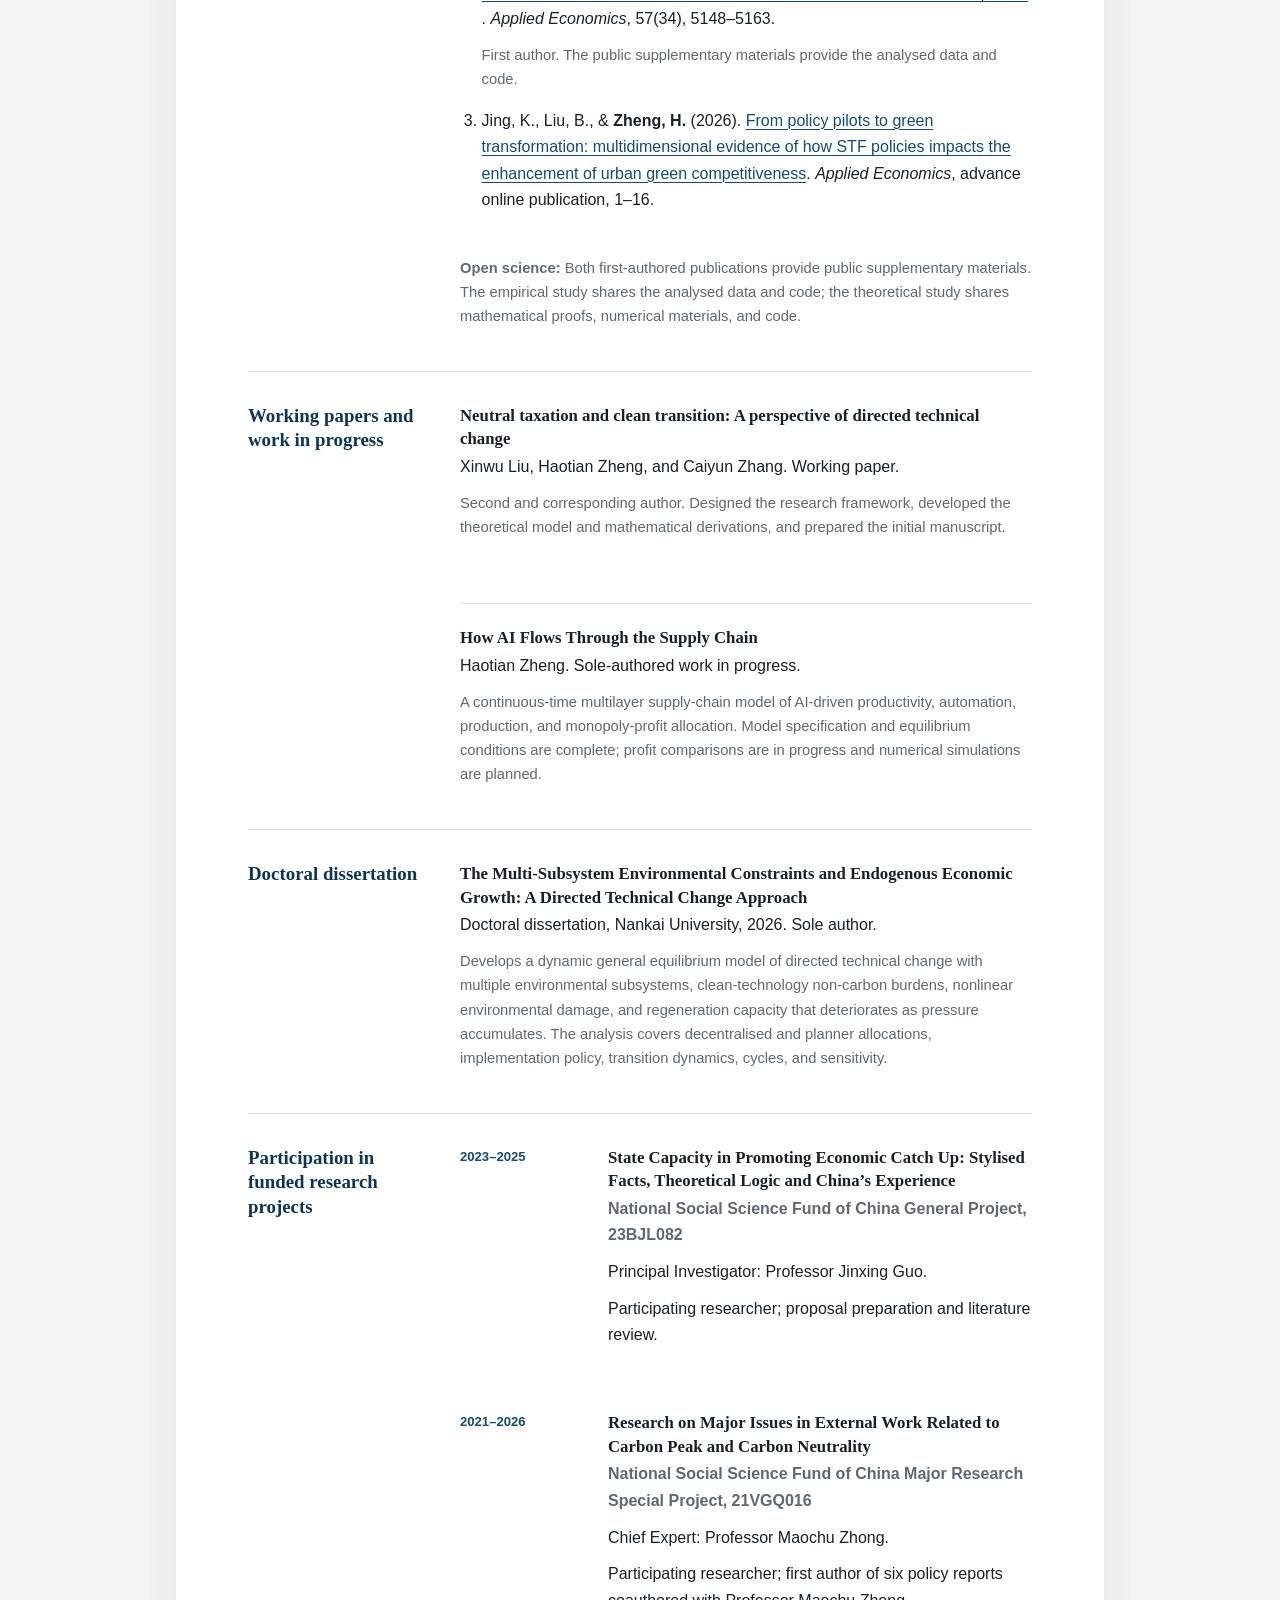
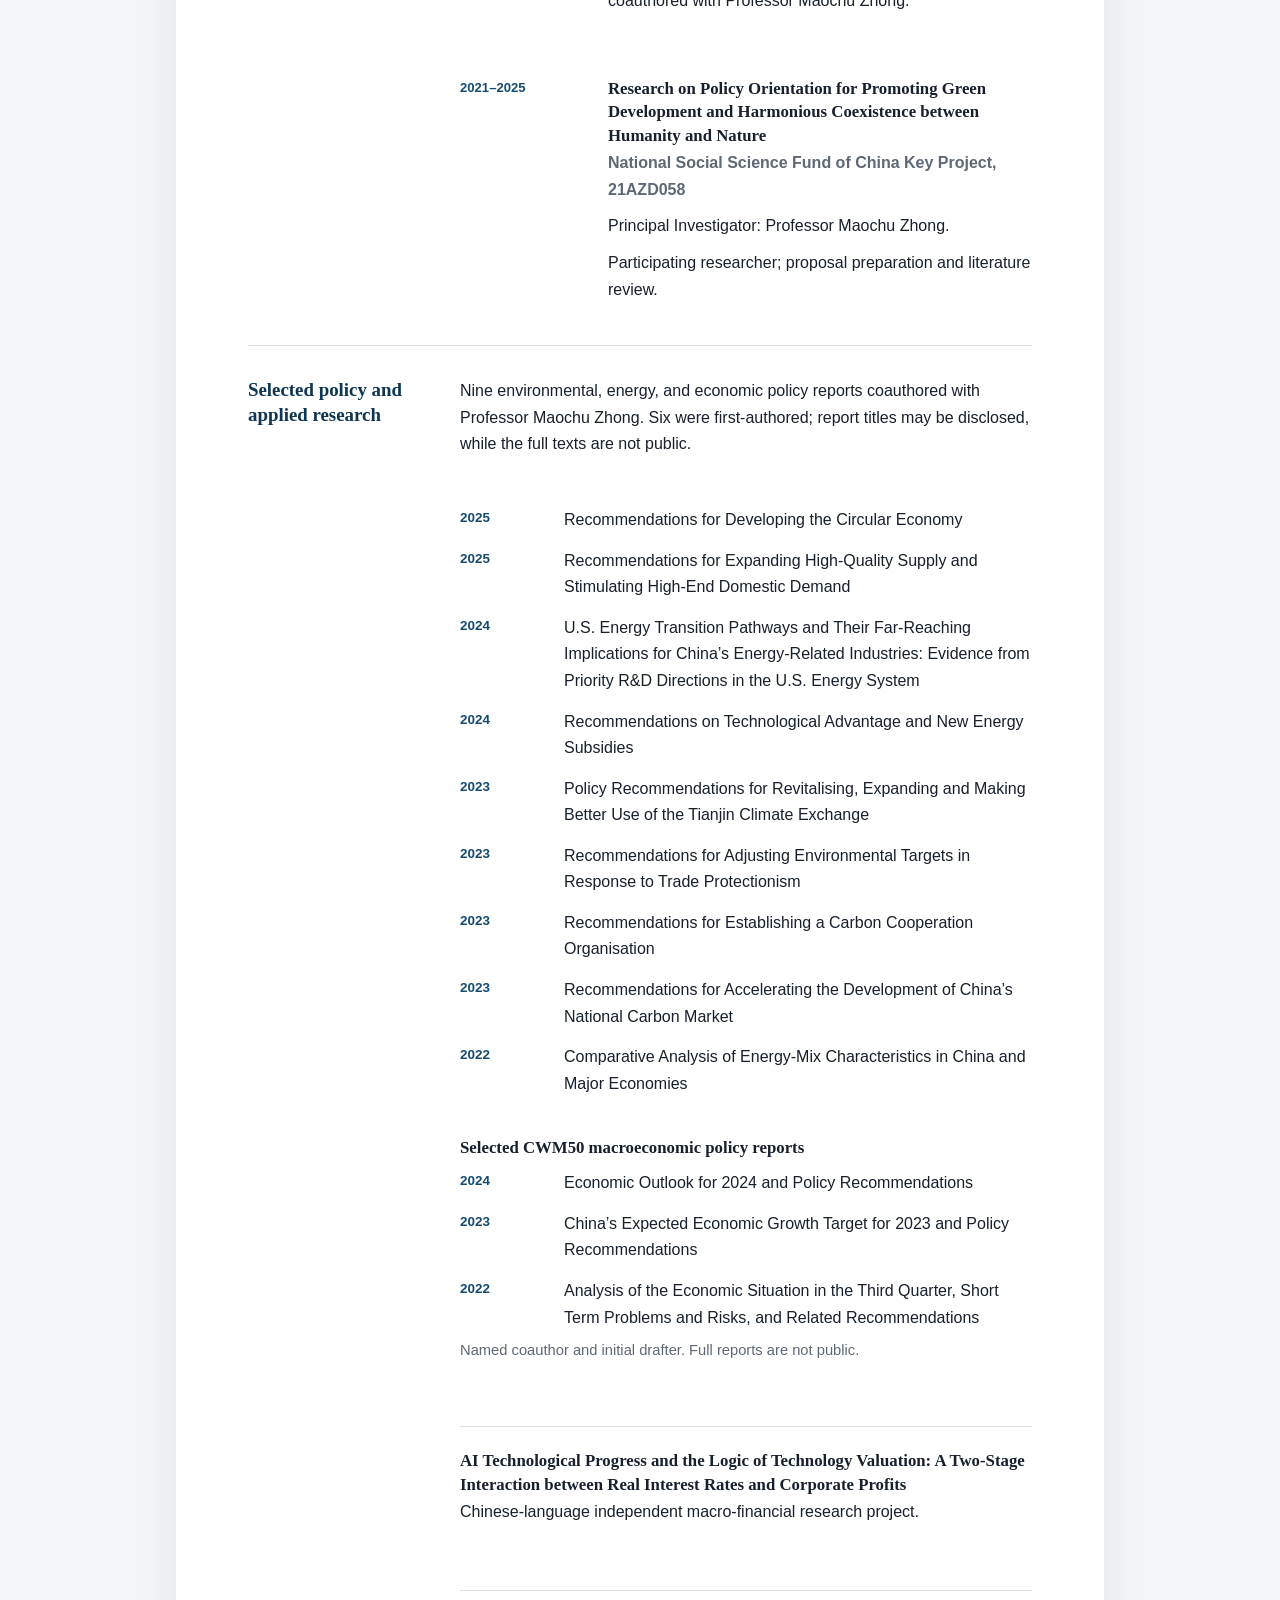
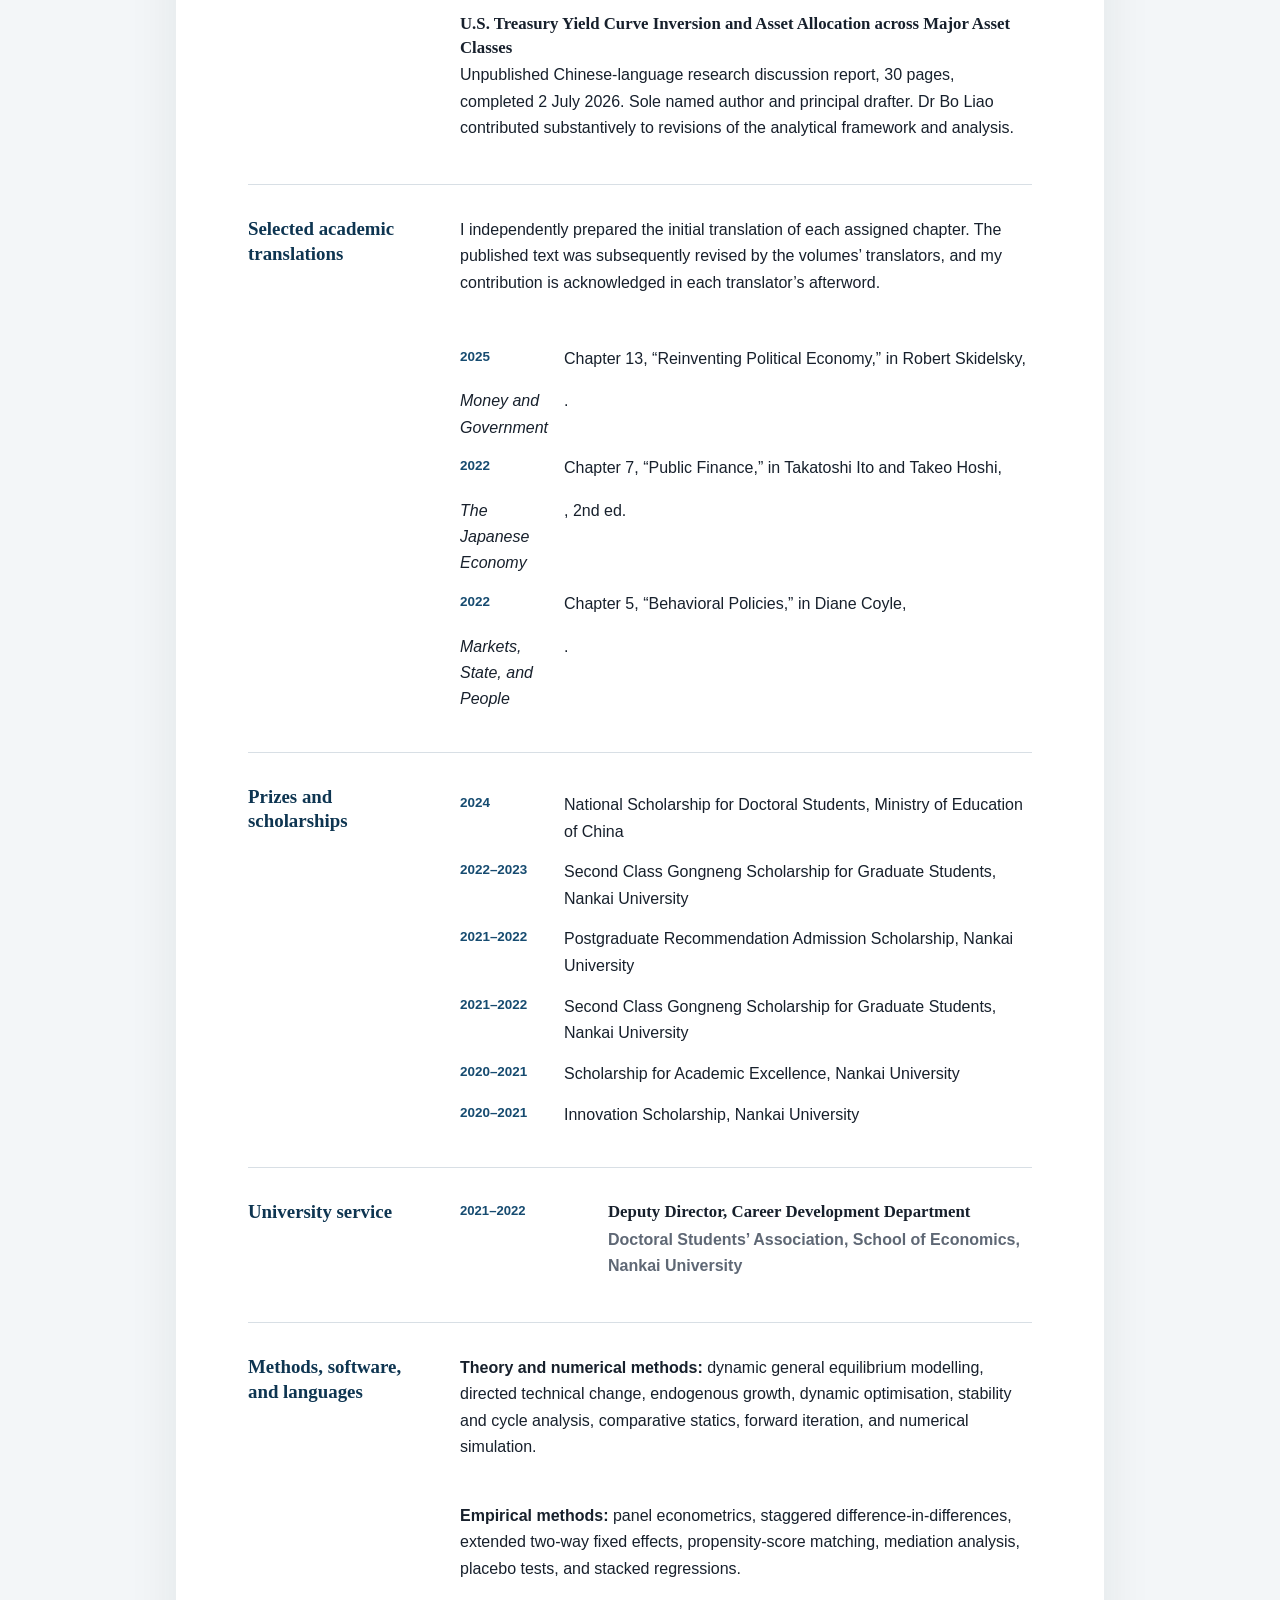
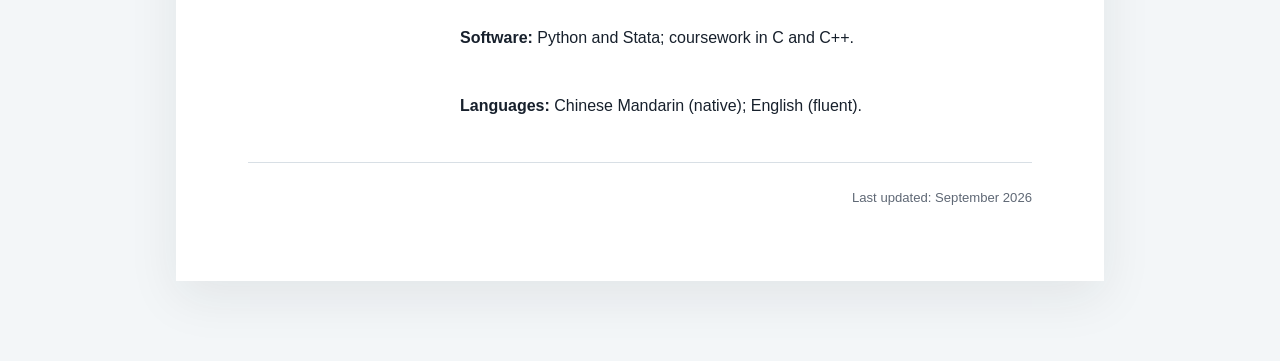
==== commit 27eb50ca: "Add profile portrait and birth month Use the provided portrait on the homepage and add Born June 199" ====
--- a/cv.html
+++ b/cv.html
@@ -29,6 +29,7 @@
         <p class="cv-role">Environmental Macroeconomist</p>
       </div>
       <address class="cv-contact">
+        <span>Born June 1998</span>
         <a href="mailto:HaotianZheng@mail.nankai.edu.cn">HaotianZheng@mail.nankai.edu.cn</a>
         <a href="https://orcid.org/0009-0002-8184-9120" target="_blank" rel="noopener noreferrer">ORCID 0009-0002-8184-9120<span class="visually-hidden"> (opens in a new tab)</span></a>
         <a href="https://github.com/HaotianZheng-Econ" target="_blank" rel="noopener noreferrer">github.com/HaotianZheng-Econ<span class="visually-hidden"> (opens in a new tab)</span></a>
--- a/styles.css
+++ b/styles.css
@@ -174,6 +174,7 @@
 
 .profile-photo {
   align-self: stretch;
+  aspect-ratio: 4 / 5;
   min-height: 22rem;
   margin: 0;
   overflow: hidden;
@@ -187,6 +188,7 @@
   width: 100%;
   height: 100%;
   object-fit: cover;
+  object-position: center 40%;
 }
 
 .portrait-initials {
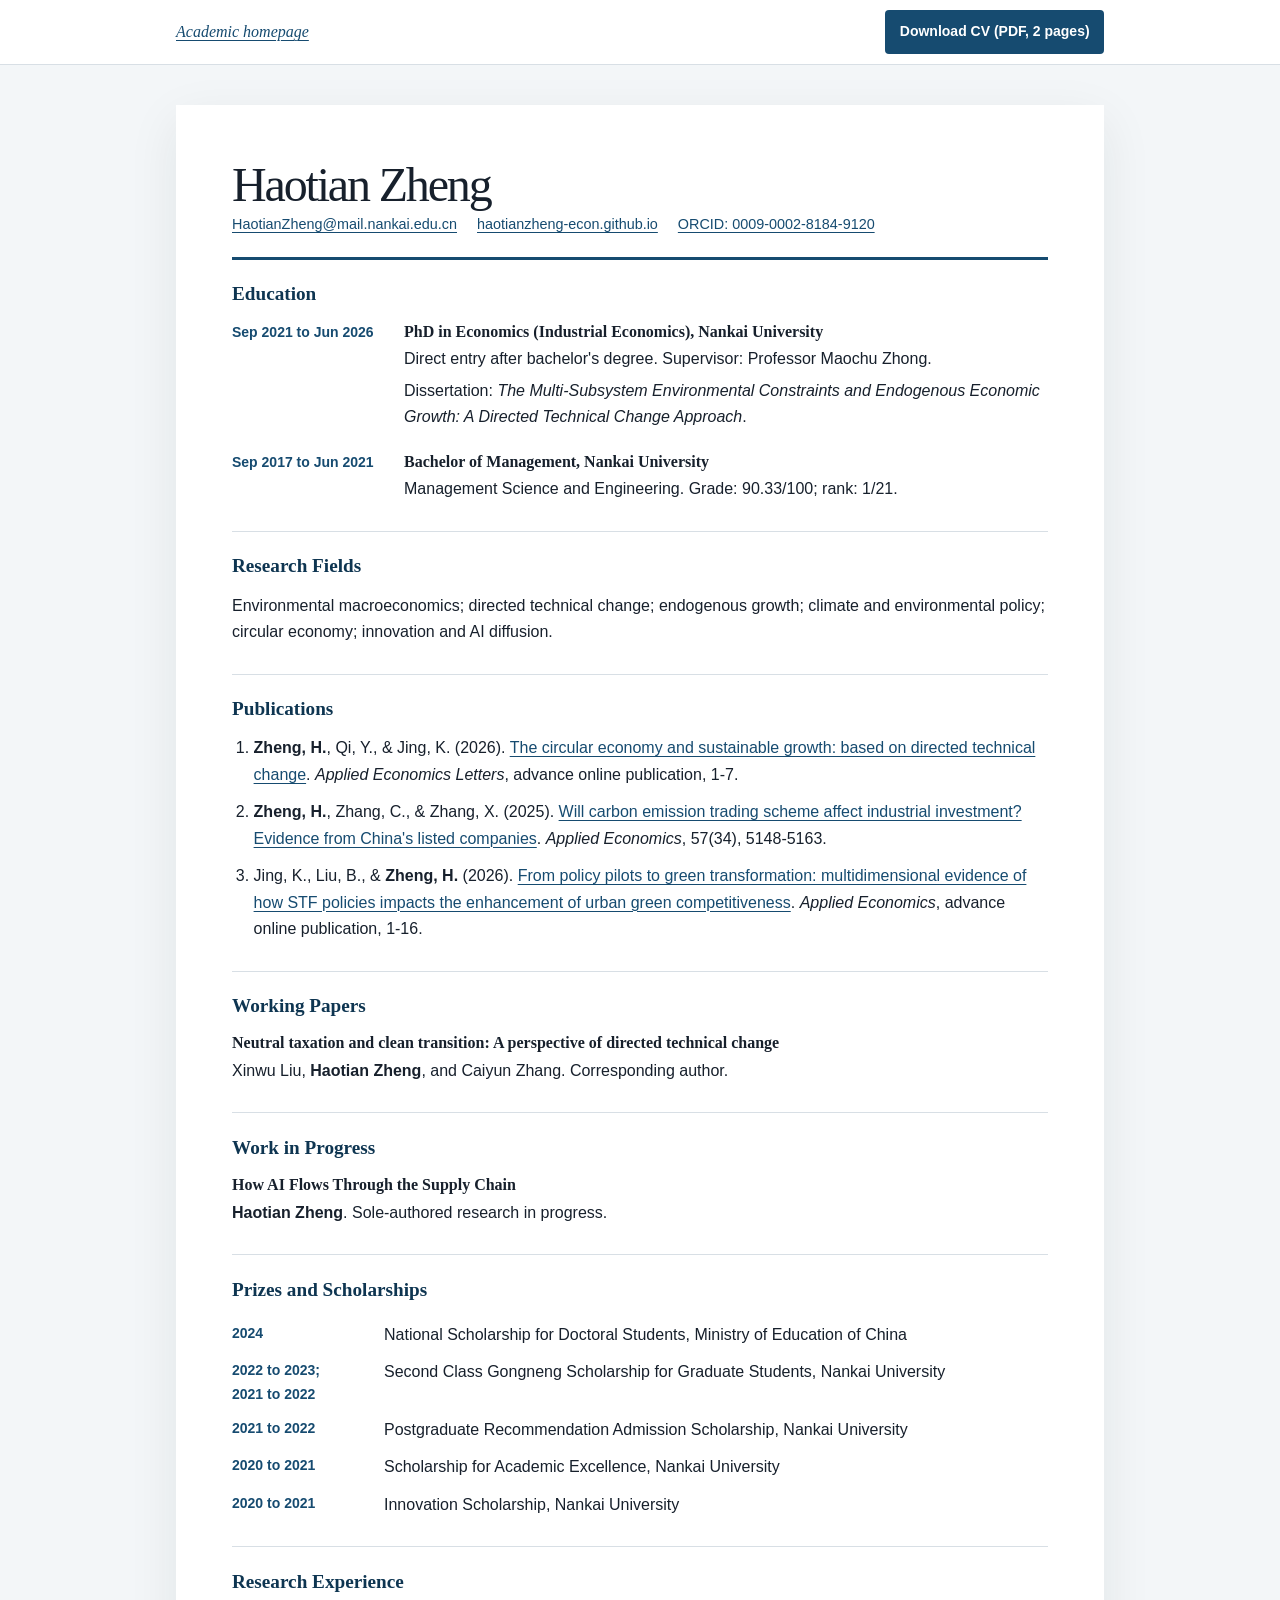
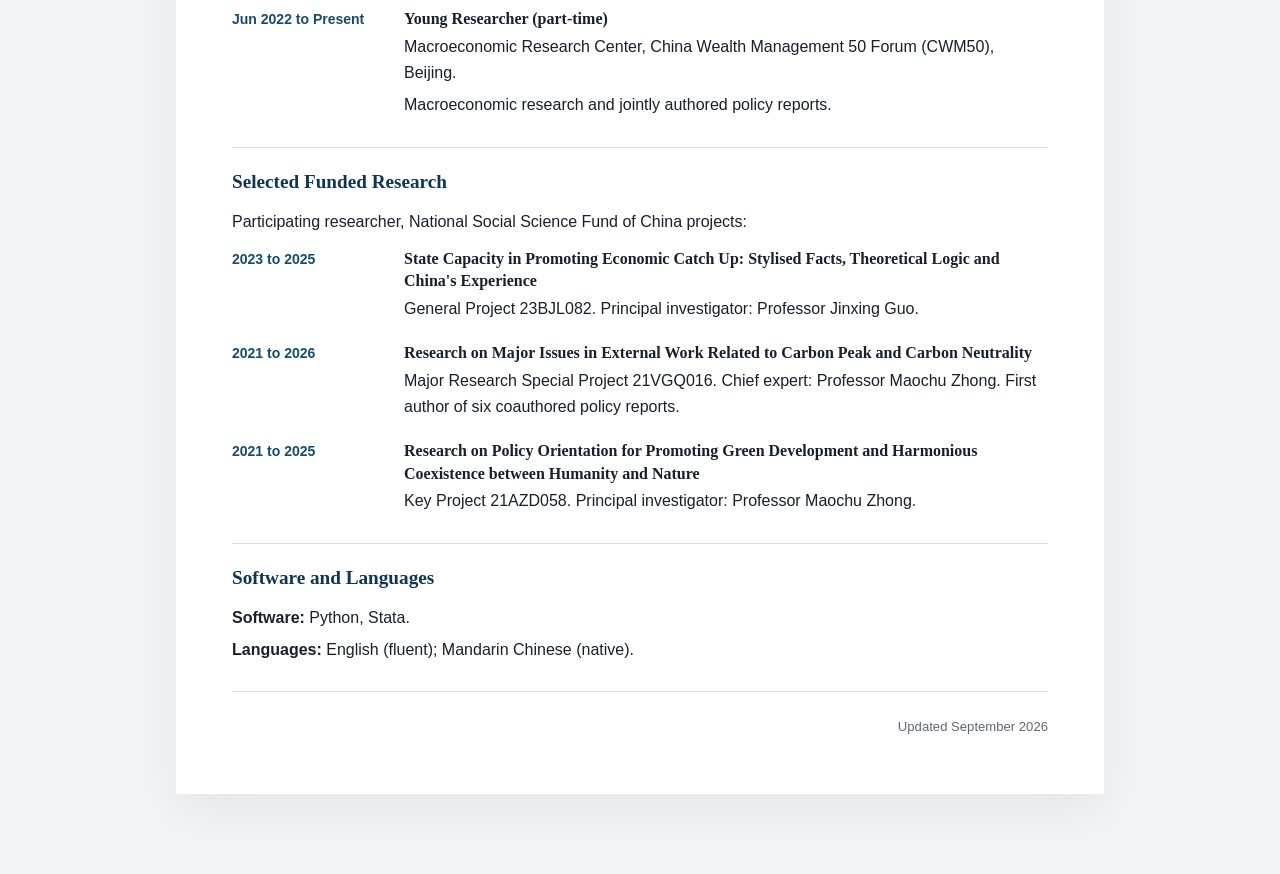
==== commit 318c141c: "Publish concise two-page academic CV Apply the requested CV revisions: prioritize education and publ" ====
--- a/cv.html
+++ b/cv.html
@@ -3,225 +3,126 @@
 <head>
   <meta charset="utf-8">
   <meta name="viewport" content="width=device-width, initial-scale=1">
-  <meta name="description" content="Curriculum vitae of Haotian Zheng, environmental macroeconomist.">
-  <meta name="robots" content="index, follow">
+  <meta name="description" content="Academic curriculum vitae of Haotian Zheng. Download the two-page PDF.">
   <link rel="canonical" href="https://haotianzheng-econ.github.io/cv.html">
   <title>CV | Haotian Zheng</title>
   <link rel="icon" href="./favicon.svg" type="image/svg+xml">
-  <link rel="stylesheet" href="./styles.css">
+  <link rel="stylesheet" href="./styles.css?v=20260905-2">
+  <link rel="stylesheet" href="./cv.css?v=20260908">
 </head>
-
 <body class="cv-page">
   <a class="skip-link" href="#cv-content">Skip to CV</a>
-
   <header class="cv-toolbar">
-    <div class="cv-toolbar-inner">
-      <a href="./index.html">← Academic homepage</a>
-      <button class="print-button" type="button" onclick="window.print()">Print or save as PDF</button>
-    </div>
+    <nav class="cv-toolbar-inner" aria-label="CV navigation">
+      <a href="./index.html">Academic homepage</a>
+      <a class="cv-download" href="./Haotian_Zheng_CV.pdf" download>Download CV (PDF, 2 pages)</a>
+    </nav>
   </header>
-
   <main id="cv-content" class="cv-shell" tabindex="-1">
     <header class="cv-title">
-      <div>
-        <p class="eyebrow">Curriculum Vitae</p>
-        <h1>Haotian Zheng</h1>
-        <p class="cv-role">Environmental Macroeconomist</p>
-      </div>
+      <h1>Haotian Zheng</h1>
       <address class="cv-contact">
-        <span>Born June 1998</span>
         <a href="mailto:HaotianZheng@mail.nankai.edu.cn">HaotianZheng@mail.nankai.edu.cn</a>
-        <a href="https://orcid.org/0009-0002-8184-9120" target="_blank" rel="noopener noreferrer">ORCID 0009-0002-8184-9120<span class="visually-hidden"> (opens in a new tab)</span></a>
-        <a href="https://github.com/HaotianZheng-Econ" target="_blank" rel="noopener noreferrer">github.com/HaotianZheng-Econ<span class="visually-hidden"> (opens in a new tab)</span></a>
+        <a href="https://haotianzheng-econ.github.io/">haotianzheng-econ.github.io</a>
+        <a href="https://orcid.org/0009-0002-8184-9120">ORCID: 0009-0002-8184-9120</a>
       </address>
     </header>
-
-    <section class="cv-section" aria-labelledby="cv-profile">
-      <h2 id="cv-profile">Research profile</h2>
-      <p>I am an environmental macroeconomist developing a research agenda on how growth, technological change, and public policy interact under multiple environmental constraints. My work combines dynamic general equilibrium modelling, mathematical analysis, and numerical simulation with firm- and city-level policy evaluation.</p>
-      <p><strong>Research fields:</strong> environmental macroeconomics; directed technical change; endogenous growth; climate and environmental policy; circular economy and recycling; innovation and AI diffusion.</p>
-    </section>
-
-    <section class="cv-section" aria-labelledby="cv-position">
-      <h2 id="cv-position">Professional experience</h2>
+    <section class="cv-section" aria-labelledby="cv-education">
+      <h2 id="cv-education">Education</h2>
       <div class="cv-entry">
-        <p class="cv-date">Jun 2022–Present</p>
+        <p class="cv-date">Sep 2021 to Jun 2026</p>
         <div>
-          <h3>Young Researcher <span class="muted">(part-time)</span></h3>
-          <p class="institution">Macroeconomic Research Center, China Wealth Management 50 Forum, Beijing</p>
-          <p>Contributes to macroeconomic research based on economic data, academic literature, policy documents, meeting evidence, and expert discussion.</p>
+          <h3>PhD in Economics (Industrial Economics), Nankai University</h3>
+          <p>Direct entry after bachelor's degree. Supervisor: Professor Maochu Zhong.</p>
+          <p>Dissertation: <em>The Multi-Subsystem Environmental Constraints and Endogenous Economic Growth: A Directed Technical Change Approach</em>.</p>
+        </div>
+      </div>
+      <div class="cv-entry">
+        <p class="cv-date">Sep 2017 to Jun 2021</p>
+        <div>
+          <h3>Bachelor of Management, Nankai University</h3>
+          <p>Management Science and Engineering. Grade: 90.33/100; rank: 1/21.</p>
         </div>
       </div>
     </section>
-
-    <section class="cv-section" aria-labelledby="cv-education">
-      <h2 id="cv-education">Education</h2>
+    <section class="cv-section" aria-labelledby="cv-fields">
+      <h2 id="cv-fields">Research Fields</h2>
+      <p>Environmental macroeconomics; directed technical change; endogenous growth; climate and environmental policy; circular economy; innovation and AI diffusion.</p>
+    </section>
+    <section class="cv-section" aria-labelledby="cv-publications">
+      <h2 id="cv-publications">Publications</h2>
+      <ol class="cv-publication-list">
+        <li><p><strong>Zheng, H.</strong>, Qi, Y., &amp; Jing, K. (2026). <a href="https://doi.org/10.1080/13504851.2026.2613082">The circular economy and sustainable growth: based on directed technical change</a>. <em>Applied Economics Letters</em>, advance online publication, 1-7.</p></li>
+        <li><p><strong>Zheng, H.</strong>, Zhang, C., &amp; Zhang, X. (2025). <a href="https://doi.org/10.1080/00036846.2024.2364119">Will carbon emission trading scheme affect industrial investment? Evidence from China's listed companies</a>. <em>Applied Economics</em>, 57(34), 5148-5163.</p></li>
+        <li><p>Jing, K., Liu, B., &amp; <strong>Zheng, H.</strong> (2026). <a href="https://doi.org/10.1080/00036846.2026.2685877">From policy pilots to green transformation: multidimensional evidence of how STF policies impacts the enhancement of urban green competitiveness</a>. <em>Applied Economics</em>, advance online publication, 1-16.</p></li>
+      </ol>
+    </section>
+    <section class="cv-section" aria-labelledby="cv-working">
+      <h2 id="cv-working">Working Papers</h2>
+      <div class="cv-paper">
+        <h3>Neutral taxation and clean transition: A perspective of directed technical change</h3>
+        <p>Xinwu Liu, <strong>Haotian Zheng</strong>, and Caiyun Zhang. Corresponding author.</p>
+      </div>
+    </section>
+    <section class="cv-section" aria-labelledby="cv-progress">
+      <h2 id="cv-progress">Work in Progress</h2>
+      <div class="cv-paper">
+        <h3>How AI Flows Through the Supply Chain</h3>
+        <p><strong>Haotian Zheng</strong>. Sole-authored research in progress.</p>
+      </div>
+    </section>
+    <section class="cv-section cv-second-page" aria-labelledby="cv-awards">
+      <h2 id="cv-awards">Prizes and Scholarships</h2>
+      <ul class="cv-simple-list">
+        <li><span>2024</span><div>National Scholarship for Doctoral Students, Ministry of Education of China</div></li>
+        <li><span>2022 to 2023;<br>2021 to 2022</span><div>Second Class Gongneng Scholarship for Graduate Students, Nankai University</div></li>
+        <li><span>2021 to 2022</span><div>Postgraduate Recommendation Admission Scholarship, Nankai University</div></li>
+        <li><span>2020 to 2021</span><div>Scholarship for Academic Excellence, Nankai University</div></li>
+        <li><span>2020 to 2021</span><div>Innovation Scholarship, Nankai University</div></li>
+      </ul>
+    </section>
+    <section class="cv-section" aria-labelledby="cv-experience">
+      <h2 id="cv-experience">Research Experience</h2>
       <div class="cv-entry">
-        <p class="cv-date">Sep 2021–Jun 2026</p>
+        <p class="cv-date">Jun 2022 to Present</p>
         <div>
-          <h3>PhD in Economics, Industrial Economics</h3>
-          <p class="institution">School of Economics, Nankai University</p>
-          <p>Entered the PhD directly after completing the bachelor’s degree. Supervisor: Professor Maochu Zhong.</p>
-          <p><em>The Multi-Subsystem Environmental Constraints and Endogenous Economic Growth: A Directed Technical Change Approach</em></p>
+          <h3>Young Researcher (part-time)</h3>
+          <p>Macroeconomic Research Center, China Wealth Management 50 Forum (CWM50), Beijing.</p>
+          <p>Macroeconomic research and jointly authored policy reports.</p>
+        </div>
+      </div>
+    </section>
+    <section class="cv-section" aria-labelledby="cv-projects">
+      <h2 id="cv-projects">Selected Funded Research</h2>
+      <p class="cv-project-note">Participating researcher, National Social Science Fund of China projects:</p>
+      <div class="cv-entry">
+        <p class="cv-date">2023 to 2025</p>
+        <div>
+          <h3>State Capacity in Promoting Economic Catch Up: Stylised Facts, Theoretical Logic and China's Experience</h3>
+          <p>General Project 23BJL082. Principal investigator: Professor Jinxing Guo.</p>
         </div>
       </div>
       <div class="cv-entry">
-        <p class="cv-date">Sep 2017–Jun 2021</p>
+        <p class="cv-date">2021 to 2026</p>
         <div>
-          <h3>Bachelor of Management, Management Science and Engineering</h3>
-          <p class="institution">Business School, Nankai University</p>
-          <p>Overall grade: 90.33/100; ranked 1st among 21 students.</p>
+          <h3>Research on Major Issues in External Work Related to Carbon Peak and Carbon Neutrality</h3>
+          <p>Major Research Special Project 21VGQ016. Chief expert: Professor Maochu Zhong. First author of six coauthored policy reports.</p>
+        </div>
+      </div>
+      <div class="cv-entry">
+        <p class="cv-date">2021 to 2025</p>
+        <div>
+          <h3>Research on Policy Orientation for Promoting Green Development and Harmonious Coexistence between Humanity and Nature</h3>
+          <p>Key Project 21AZD058. Principal investigator: Professor Maochu Zhong.</p>
         </div>
       </div>
     </section>
-
-    <section class="cv-section" aria-labelledby="cv-publications">
-      <h2 id="cv-publications">Peer-reviewed publications</h2>
-      <ol class="cv-publication-list">
-        <li>
-          <p><strong>Zheng, H.</strong>, Qi, Y., &amp; Jing, K. (2026). <a href="https://doi.org/10.1080/13504851.2026.2613082" target="_blank" rel="noopener noreferrer">The circular economy and sustainable growth: based on directed technical change<span class="visually-hidden"> (opens in a new tab)</span></a>. <em>Applied Economics Letters</em>, advance online publication, 1–7.</p>
-          <p class="cv-detail">First author. The public supplementary materials provide mathematical proofs, numerical materials, and code.</p>
-        </li>
-        <li>
-          <p><strong>Zheng, H.</strong>, Zhang, C., &amp; Zhang, X. (2025). <a href="https://doi.org/10.1080/00036846.2024.2364119" target="_blank" rel="noopener noreferrer">Will carbon emission trading scheme affect industrial investment? Evidence from China’s listed companies<span class="visually-hidden"> (opens in a new tab)</span></a>. <em>Applied Economics</em>, 57(34), 5148–5163.</p>
-          <p class="cv-detail">First author. The public supplementary materials provide the analysed data and code.</p>
-        </li>
-        <li>
-          <p>Jing, K., Liu, B., &amp; <strong>Zheng, H.</strong> (2026). <a href="https://doi.org/10.1080/00036846.2026.2685877" target="_blank" rel="noopener noreferrer">From policy pilots to green transformation: multidimensional evidence of how STF policies impacts the enhancement of urban green competitiveness<span class="visually-hidden"> (opens in a new tab)</span></a>. <em>Applied Economics</em>, advance online publication, 1–16.</p>
-        </li>
-      </ol>
-      <p class="cv-detail"><strong>Open science:</strong> Both first-authored publications provide public supplementary materials. The empirical study shares the analysed data and code; the theoretical study shares mathematical proofs, numerical materials, and code.</p>
+    <section class="cv-section" aria-labelledby="cv-skills">
+      <h2 id="cv-skills">Software and Languages</h2>
+      <p><strong>Software:</strong> Python, Stata.</p>
+      <p><strong>Languages:</strong> English (fluent); Mandarin Chinese (native).</p>
     </section>
-
-    <section class="cv-section" aria-labelledby="cv-working">
-      <h2 id="cv-working">Working papers and work in progress</h2>
-      <div class="cv-paper">
-        <h3>Neutral taxation and clean transition: A perspective of directed technical change</h3>
-        <p>Xinwu Liu, Haotian Zheng, and Caiyun Zhang. Working paper.</p>
-        <p class="cv-detail">Second and corresponding author. Designed the research framework, developed the theoretical model and mathematical derivations, and prepared the initial manuscript.</p>
-      </div>
-      <div class="cv-paper">
-        <h3>How AI Flows Through the Supply Chain</h3>
-        <p>Haotian Zheng. Sole-authored work in progress.</p>
-        <p class="cv-detail">A continuous-time multilayer supply-chain model of AI-driven productivity, automation, production, and monopoly-profit allocation. Model specification and equilibrium conditions are complete; profit comparisons are in progress and numerical simulations are planned.</p>
-      </div>
-    </section>
-
-    <section class="cv-section" aria-labelledby="cv-dissertation">
-      <h2 id="cv-dissertation">Doctoral dissertation</h2>
-      <div class="cv-paper">
-        <h3>The Multi-Subsystem Environmental Constraints and Endogenous Economic Growth: A Directed Technical Change Approach</h3>
-        <p>Doctoral dissertation, Nankai University, 2026. Sole author.</p>
-        <p class="cv-detail">Develops a dynamic general equilibrium model of directed technical change with multiple environmental subsystems, clean-technology non-carbon burdens, nonlinear environmental damage, and regeneration capacity that deteriorates as pressure accumulates. The analysis covers decentralised and planner allocations, implementation policy, transition dynamics, cycles, and sensitivity.</p>
-      </div>
-    </section>
-
-    <section class="cv-section" aria-labelledby="cv-projects">
-      <h2 id="cv-projects">Participation in funded research projects</h2>
-      <div class="cv-entry">
-        <p class="cv-date">2023–2025</p>
-        <div>
-          <h3>State Capacity in Promoting Economic Catch Up: Stylised Facts, Theoretical Logic and China’s Experience</h3>
-          <p class="institution">National Social Science Fund of China General Project, 23BJL082</p>
-          <p>Principal Investigator: Professor Jinxing Guo.</p>
-          <p>Participating researcher; proposal preparation and literature review.</p>
-        </div>
-      </div>
-      <div class="cv-entry">
-        <p class="cv-date">2021–2026</p>
-        <div>
-          <h3>Research on Major Issues in External Work Related to Carbon Peak and Carbon Neutrality</h3>
-          <p class="institution">National Social Science Fund of China Major Research Special Project, 21VGQ016</p>
-          <p>Chief Expert: Professor Maochu Zhong.</p>
-          <p>Participating researcher; first author of six policy reports coauthored with Professor Maochu Zhong.</p>
-        </div>
-      </div>
-      <div class="cv-entry">
-        <p class="cv-date">2021–2025</p>
-        <div>
-          <h3>Research on Policy Orientation for Promoting Green Development and Harmonious Coexistence between Humanity and Nature</h3>
-          <p class="institution">National Social Science Fund of China Key Project, 21AZD058</p>
-          <p>Principal Investigator: Professor Maochu Zhong.</p>
-          <p>Participating researcher; proposal preparation and literature review.</p>
-        </div>
-      </div>
-    </section>
-
-    <section class="cv-section" aria-labelledby="cv-policy">
-      <h2 id="cv-policy">Selected policy and applied research</h2>
-      <p>Nine environmental, energy, and economic policy reports coauthored with Professor Maochu Zhong. Six were first-authored; report titles may be disclosed, while the full texts are not public.</p>
-      <ul class="cv-simple-list">
-        <li><span>2025</span> Recommendations for Developing the Circular Economy</li>
-        <li><span>2025</span> Recommendations for Expanding High-Quality Supply and Stimulating High-End Domestic Demand</li>
-        <li><span>2024</span> U.S. Energy Transition Pathways and Their Far-Reaching Implications for China’s Energy-Related Industries: Evidence from Priority R&amp;D Directions in the U.S. Energy System</li>
-        <li><span>2024</span> Recommendations on Technological Advantage and New Energy Subsidies</li>
-        <li><span>2023</span> Policy Recommendations for Revitalising, Expanding and Making Better Use of the Tianjin Climate Exchange</li>
-        <li><span>2023</span> Recommendations for Adjusting Environmental Targets in Response to Trade Protectionism</li>
-        <li><span>2023</span> Recommendations for Establishing a Carbon Cooperation Organisation</li>
-        <li><span>2023</span> Recommendations for Accelerating the Development of China’s National Carbon Market</li>
-        <li><span>2022</span> Comparative Analysis of Energy-Mix Characteristics in China and Major Economies</li>
-      </ul>
-      <div class="cv-paper">
-        <h3>Selected CWM50 macroeconomic policy reports</h3>
-        <ul class="cv-simple-list">
-          <li><span>2024</span> Economic Outlook for 2024 and Policy Recommendations</li>
-          <li><span>2023</span> China’s Expected Economic Growth Target for 2023 and Policy Recommendations</li>
-          <li><span>2022</span> Analysis of the Economic Situation in the Third Quarter, Short Term Problems and Risks, and Related Recommendations</li>
-        </ul>
-        <p class="cv-detail">Named coauthor and initial drafter. Full reports are not public.</p>
-      </div>
-      <div class="cv-paper">
-        <h3>AI Technological Progress and the Logic of Technology Valuation: A Two-Stage Interaction between Real Interest Rates and Corporate Profits</h3>
-        <p>Chinese-language independent macro-financial research project.</p>
-      </div>
-      <div class="cv-paper">
-        <h3>U.S. Treasury Yield Curve Inversion and Asset Allocation across Major Asset Classes</h3>
-        <p>Unpublished Chinese-language research discussion report, 30 pages, completed 2 July 2026. Sole named author and principal drafter. Dr Bo Liao contributed substantively to revisions of the analytical framework and analysis.</p>
-      </div>
-    </section>
-
-    <section class="cv-section" aria-labelledby="cv-translations">
-      <h2 id="cv-translations">Selected academic translations</h2>
-      <p>I independently prepared the initial translation of each assigned chapter. The published text was subsequently revised by the volumes’ translators, and my contribution is acknowledged in each translator’s afterword.</p>
-      <ul class="cv-simple-list">
-        <li><span>2025</span> Chapter 13, “Reinventing Political Economy,” in Robert Skidelsky, <em>Money and Government</em>.</li>
-        <li><span>2022</span> Chapter 7, “Public Finance,” in Takatoshi Ito and Takeo Hoshi, <em>The Japanese Economy</em>, 2nd ed.</li>
-        <li><span>2022</span> Chapter 5, “Behavioral Policies,” in Diane Coyle, <em>Markets, State, and People</em>.</li>
-      </ul>
-    </section>
-
-    <section class="cv-section" aria-labelledby="cv-awards">
-      <h2 id="cv-awards">Prizes and scholarships</h2>
-      <ul class="cv-simple-list">
-        <li><span>2024</span> National Scholarship for Doctoral Students, Ministry of Education of China</li>
-        <li><span>2022–2023</span> Second Class Gongneng Scholarship for Graduate Students, Nankai University</li>
-        <li><span>2021–2022</span> Postgraduate Recommendation Admission Scholarship, Nankai University</li>
-        <li><span>2021–2022</span> Second Class Gongneng Scholarship for Graduate Students, Nankai University</li>
-        <li><span>2020–2021</span> Scholarship for Academic Excellence, Nankai University</li>
-        <li><span>2020–2021</span> Innovation Scholarship, Nankai University</li>
-      </ul>
-    </section>
-
-    <section class="cv-section" aria-labelledby="cv-service">
-      <h2 id="cv-service">University service</h2>
-      <div class="cv-entry">
-        <p class="cv-date">2021–2022</p>
-        <div>
-          <h3>Deputy Director, Career Development Department</h3>
-          <p class="institution">Doctoral Students’ Association, School of Economics, Nankai University</p>
-        </div>
-      </div>
-    </section>
-
-    <section class="cv-section" aria-labelledby="cv-methods">
-      <h2 id="cv-methods">Methods, software, and languages</h2>
-      <p><strong>Theory and numerical methods:</strong> dynamic general equilibrium modelling, directed technical change, endogenous growth, dynamic optimisation, stability and cycle analysis, comparative statics, forward iteration, and numerical simulation.</p>
-      <p><strong>Empirical methods:</strong> panel econometrics, staggered difference-in-differences, extended two-way fixed effects, propensity-score matching, mediation analysis, placebo tests, and stacked regressions.</p>
-      <p><strong>Software:</strong> Python and Stata; coursework in C and C++.</p>
-      <p><strong>Languages:</strong> Chinese Mandarin (native); English (fluent).</p>
-    </section>
-
-    <p class="cv-updated">Last updated: September 2026</p>
+    <p class="cv-updated">Updated September 2026</p>
   </main>
 </body>
 </html>
--- a/styles.css
+++ b/styles.css
@@ -138,8 +138,8 @@
 
 .profile {
   display: grid;
-  grid-template-columns: minmax(15rem, 18rem) minmax(0, 1fr);
-  align-items: center;
+  grid-template-columns: minmax(11.5rem, 13.5rem) minmax(0, 1fr);
+  align-items: start;
   gap: clamp(2rem, 6vw, 4.75rem);
   padding: clamp(3.5rem, 8vw, 6.5rem) 0 clamp(3.75rem, 8vw, 6.25rem);
 }
@@ -173,9 +173,10 @@
 }
 
 .profile-photo {
-  align-self: stretch;
+  align-self: start;
+  width: 100%;
   aspect-ratio: 4 / 5;
-  min-height: 22rem;
+  min-height: 0;
   margin: 0;
   overflow: hidden;
   background: var(--soft);
@@ -560,10 +561,14 @@
     gap: 2.25rem;
   }
 
-  .portrait-card,
-  .profile-photo {
+  .portrait-card {
     width: min(100%, 19rem);
     min-height: 19rem;
+  }
+
+  .profile-photo {
+    width: min(100%, 13.5rem);
+    min-height: 0;
   }
 
   .research-group,
--- a/cv.css
+++ b/cv.css
@@ -0,0 +1,41 @@
+/* CV-only styling; homepage and portrait styles remain unchanged. */
+.cv-shell { max-width: 58rem; padding: clamp(1.25rem, 5vw, 3.5rem); }
+.cv-title { display: block; padding-bottom: 1.25rem; }
+.cv-title h1 { font-size: clamp(2.3rem, 5vw, 3rem); }
+.cv-contact { align-items: flex-start; flex-direction: row; flex-wrap: wrap; gap: .2rem 1.25rem; font-size: .9rem; overflow-wrap: anywhere; }
+.cv-section { display: block; padding: 1.4rem 0; }
+.cv-section > h2 { font-size: 1.2rem; margin-bottom: .85rem; }
+.cv-section p { margin-bottom: .35rem; }
+.cv-entry { grid-template-columns: 9.75rem minmax(0, 1fr); gap: 1rem; padding-bottom: .9rem; }
+.cv-entry h3, .cv-paper h3 { font-size: 1rem; }
+.cv-date { font-size: .875rem; }
+.cv-publication-list li + li { margin-top: .7rem; }
+.cv-simple-list li { grid-template-columns: 8.5rem minmax(0, 1fr); padding: .35rem 0; }
+.cv-simple-list span { font-size: .875rem; }
+.cv-project-note { margin-bottom: .8rem !important; }
+.cv-toolbar-inner .cv-download { display: inline-flex; align-items: center; min-height: 2.75rem; padding: .65rem .9rem; color: white; background: var(--accent); font: 600 .875rem/1.4 var(--sans); text-decoration: none; border-radius: .25rem; }
+.cv-download:hover, .cv-download:focus-visible { background: var(--accent-dark); }
+@media (max-width: 600px) {
+  .cv-shell { width: calc(100% - 1rem); margin-top: 1rem; }
+  .cv-toolbar-inner { width: calc(100% - 1.5rem); flex-wrap: wrap; padding: .65rem 0; gap: .5rem; }
+  .cv-entry { grid-template-columns: 1fr; gap: .1rem; }
+  .cv-contact { flex-direction: column; }
+  .cv-simple-list li { grid-template-columns: 1fr; gap: .05rem; }
+}
+@media print {
+  @page { size: A4; margin: 18mm; }
+  .cv-page { font: 10pt/1.32 Georgia, 'Times New Roman', serif; }
+  .cv-shell { max-width: none; width: 100%; margin: 0; padding: 0; }
+  .cv-title { padding-bottom: 4mm; }
+  .cv-title h1 { font-size: 25pt; }
+  .cv-contact { flex-direction: row; font-size: 8.5pt; gap: 1mm 4mm; }
+  .cv-section { display: block; padding: 3mm 0; break-inside: auto; }
+  .cv-section > h2 { font-size: 12pt; margin-bottom: 2mm; break-after: avoid; }
+  .cv-section p { margin-bottom: 1mm; }
+  .cv-entry { display: grid; grid-template-columns: 32mm minmax(0, 1fr); gap: 3mm; padding-bottom: 2mm; break-inside: avoid; }
+  .cv-entry h3, .cv-paper h3 { font-size: 10pt; }
+  .cv-date, .cv-simple-list span { font-size: 9pt; }
+  .cv-publication-list li + li { margin-top: 2mm; }
+  .cv-simple-list li { grid-template-columns: 29mm minmax(0, 1fr); padding: 2mm 0; }
+  .cv-second-page { break-before: page; padding-top: 0; }
+}
